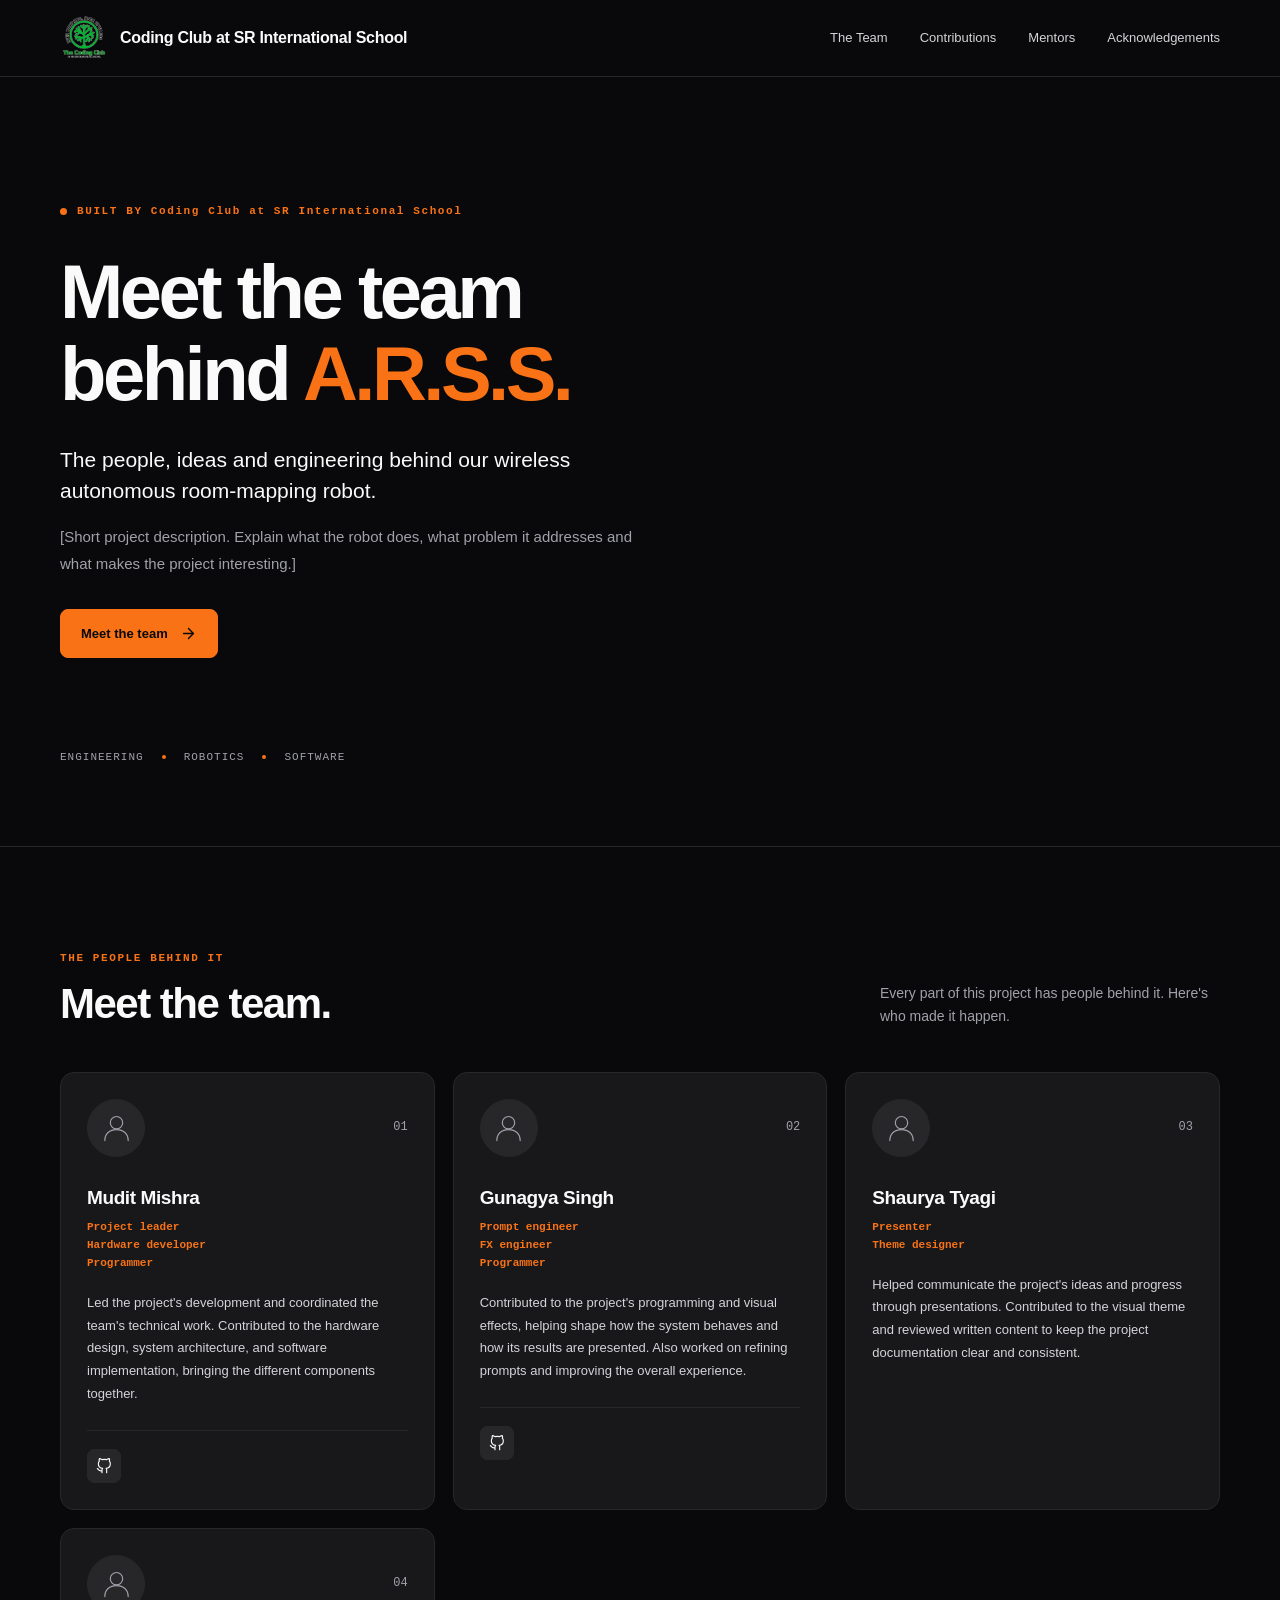
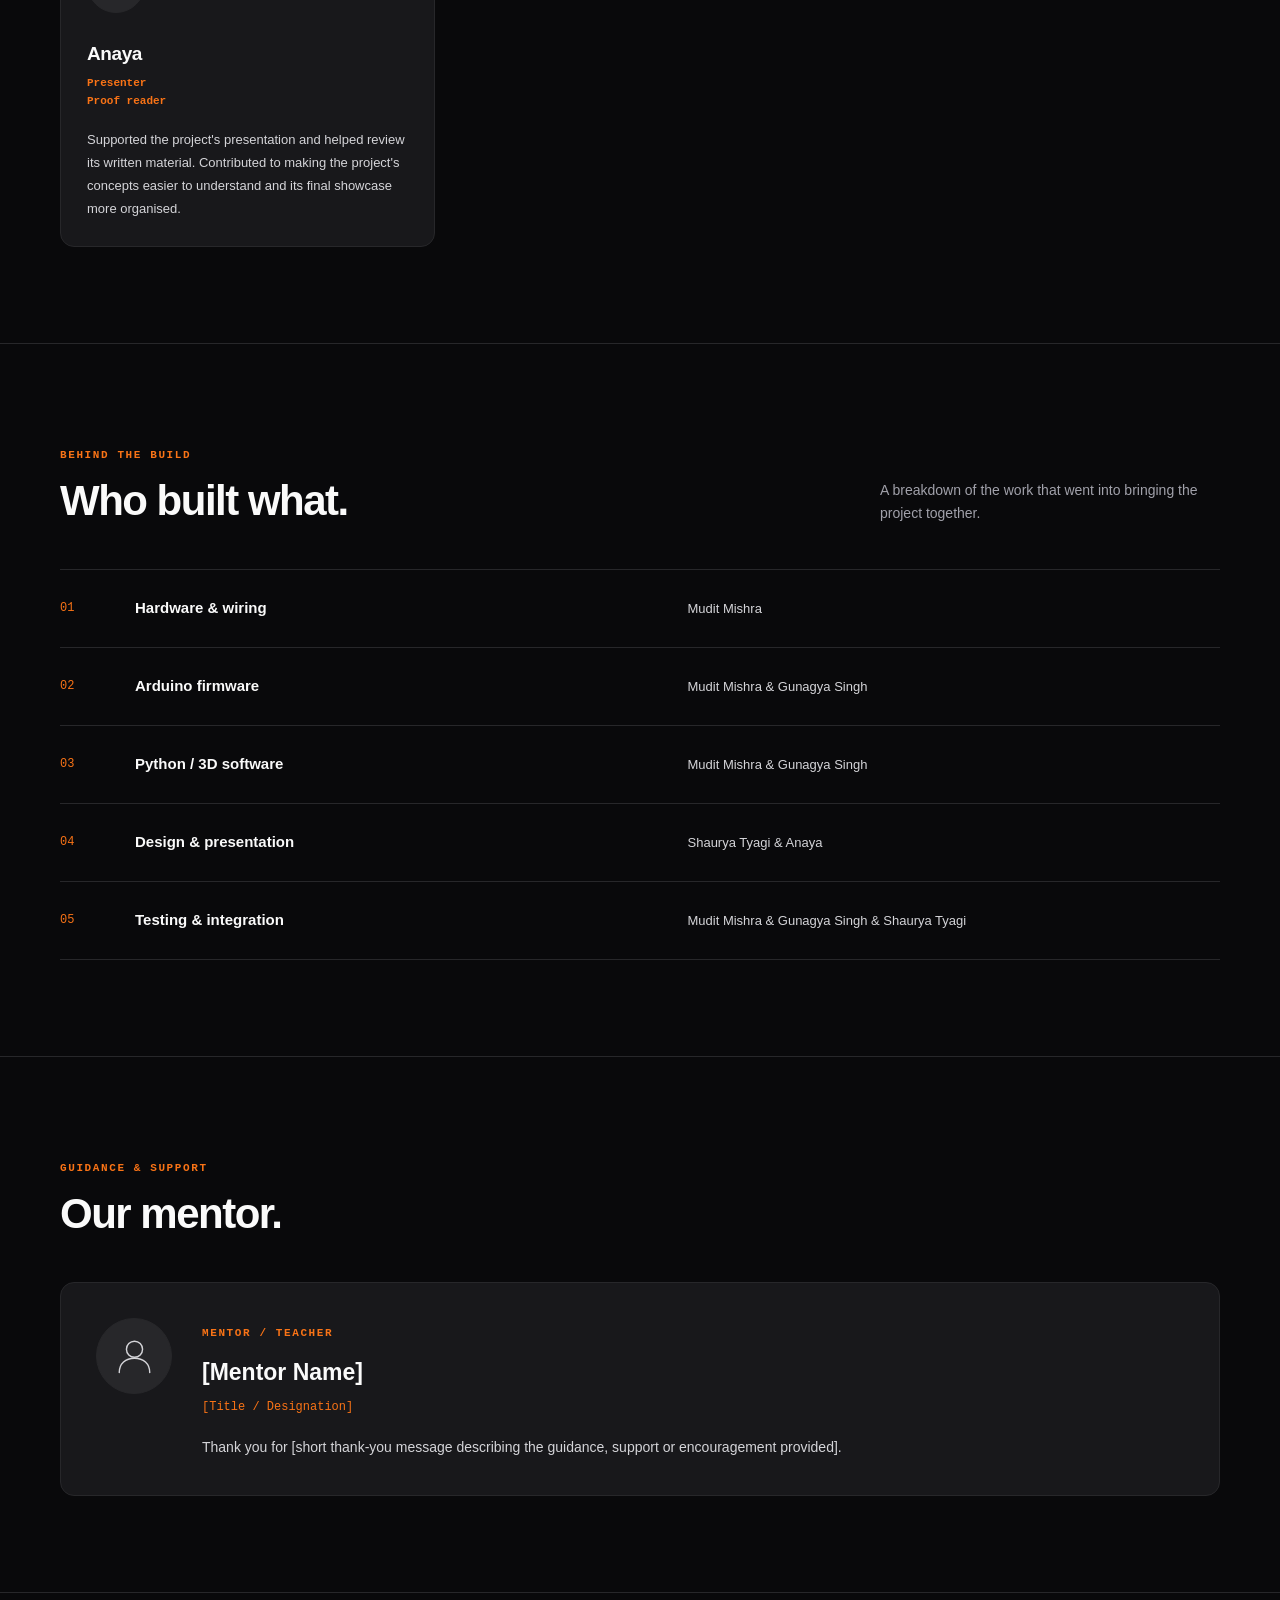
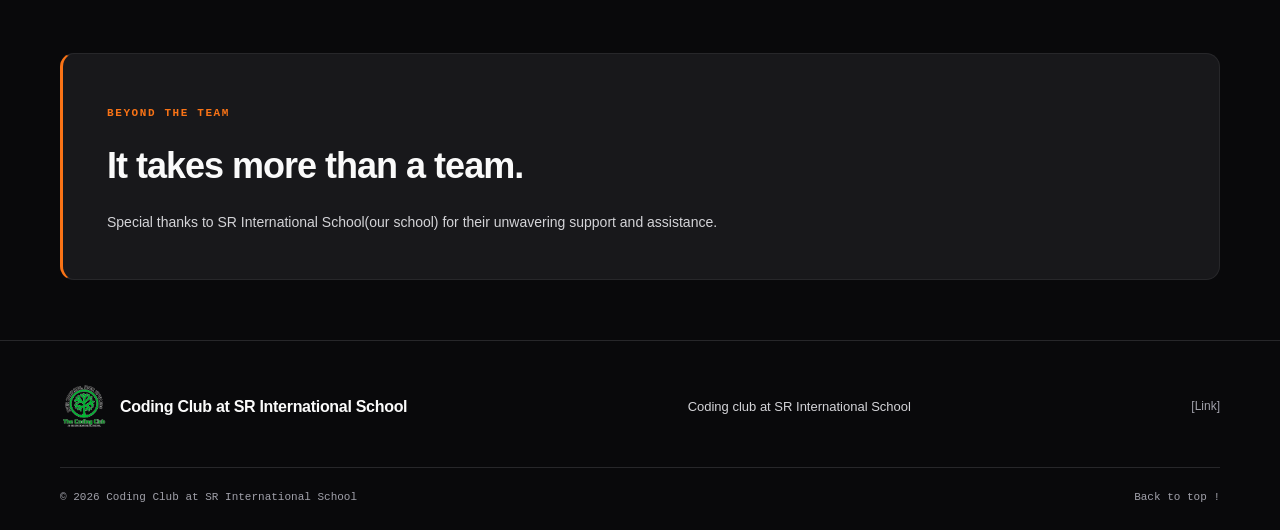
==== src/website/TBR/index.html @ 3c48e834 "final" ====
<!DOCTYPE html>
<html lang="en">
<head>
    <meta charset="UTF-8">
    <meta name="viewport" content="width=device-width, initial-scale=1.0">
    <meta name="theme-color" content="#09090b">

    <title>Meet the Team | [Club Name]</title>
    <meta name="description" content="Meet the team behind [Project Name], a wireless autonomous room-mapping robot built by [Club Name].">

    <link rel="icon" href="assets/arms.png">
    <link rel="stylesheet" href="style.css">
    <script src="script.js" defer></script>
</head>

<body>

    <a class="skip-link" href="#main">Skip to content</a>

    <!-- Header -->
    <header class="header">
        <nav class="navbar container" aria-label="Main navigation">

            <a href="#home" class="brand">
                <img src="assets/arms.png" alt="Coding Club at SR International School logo" class="brand__logo">
                <span>Coding Club at SR International School</span>
            </a>

            <button
                class="nav-toggle"
                type="button"
                aria-label="Open navigation menu"
                aria-expanded="false"
                aria-controls="nav-links"
            >
                <span></span>
                <span></span>
                <span></span>
            </button>

            <div class="nav-links" id="nav-links">
                <a href="#team">The Team</a>
                <a href="#contributions">Contributions</a>
                <a href="#mentors">Mentors</a>
                <a href="#thanks">Acknowledgements</a>
            </div>

        </nav>
    </header>


    <main id="main">

        <!-- Hero -->
        <section class="hero section" id="home">
            <div class="container">

                <div class="hero__content reveal">

                    <span class="eyebrow">
                        <span class="eyebrow__dot"></span>
                        BUILT BY Coding Club at SR International School
                    </span>

                    <h1>
                        Meet the team<br>
                        behind <span>A.R.S.S.</span>
                    </h1>

                    <p class="hero__subtitle">
                        The people, ideas and engineering behind our
                        wireless autonomous room-mapping robot.
                    </p>

                    <p class="hero__description">
                        [Short project description. Explain what the robot
                        does, what problem it addresses and what makes
                        the project interesting.]
                    </p>

                    <a href="#team" class="button">
                        Meet the team
                        <svg viewBox="0 0 24 24" aria-hidden="true">
                            <path d="M5 12h14M12 5l7 7-7 7"/>
                        </svg>
                    </a>

                </div>

                <div class="hero__meta reveal">
                    <span>ENGINEERING</span>
                    <span class="hero__meta-divider"></span>
                    <span>ROBOTICS</span>
                    <span class="hero__meta-divider"></span>
                    <span>SOFTWARE</span>
                </div>

            </div>
        </section>


        <!-- Team -->
        <section class="section team-section" id="team">
            <div class="container">

                <div class="section-heading reveal">
                    <div>
                        <span class="eyebrow">THE PEOPLE BEHIND IT</span>
                        <h2>Meet the team.</h2>
                    </div>

                    <p>
                        Every part of this project has people behind it.
                        Here's who made it happen.
                    </p>
                </div>

                <div class="team-grid">

                    <!--
                        TEAM MEMBER CARD TEMPLATE

                        To add another member:
                        1. Copy one complete member-card article.
                        2. Replace the name, role and bio.
                        3. Update the social links.
                    -->

                    <article class="member-card reveal">
                        <div class="member-card__top">
                            <div class="avatar" aria-hidden="true">
                                <svg viewBox="0 0 48 48">
                                    <circle cx="24" cy="17" r="9"/>
                                    <path d="M7 43c0-10 7-16 17-16s17 6 17 16"/>
                                </svg>
                            </div>
                            <span class="member-card__number">01</span>
                        </div>

                        <h3>Mudit Mishra</h3>
                        <span class="member-card__role">Project leader<br>Hardware developer<br>Programmer</span>

                        <p>
                            Led the project's development and coordinated the team's technical work.
                            Contributed to the hardware design, system architecture, and software
                            implementation, bringing the different components together.
                        </p>

                        <div class="member-card__links">
                            <a href="https://github.com/zalanwastaken/" aria-label="GitHub profile of [Member Name]">
                                <svg viewBox="0 0 24 24" aria-hidden="true">
                                    <path d="M9 19c-5 1.5-5-2.5-7-3m14 6v-3.87a3.37 3.37 0 0 0-.94-2.61c3.14-.35 6.44-1.54 6.44-7A5.44 5.44 0 0 0 20 4.77 5.07 5.07 0 0 0 19.91 1S18.73.65 16 2.48a13.38 13.38 0 0 0-7 0C6.27.65 5.09 1 5.09 1A5.07 5.07 0 0 0 5 4.77a5.44 5.44 0 0 0-1.5 3.78c0 5.42 3.3 6.61 6.44 7A3.37 3.37 0 0 0 9 18.13V22"/>
                                </svg>
                            </a>
                        </div>
                    </article>


                    <article class="member-card reveal">
                        <div class="member-card__top">
                            <div class="avatar" aria-hidden="true">
                                <svg viewBox="0 0 48 48">
                                    <circle cx="24" cy="17" r="9"/>
                                    <path d="M7 43c0-10 7-16 17-16s17 6 17 16"/>
                                </svg>
                            </div>
                            <span class="member-card__number">02</span>
                        </div>

                        <h3>Gunagya Singh</h3>
                        <span class="member-card__role">Prompt engineer<br>FX engineer<br>Programmer</span>

                        <p>
                            Contributed to the project's programming and visual effects, helping
                            shape how the system behaves and how its results are presented.
                            Also worked on refining prompts and improving the overall experience.
                        </p>

                        <div class="member-card__links">
                            <a href="https://github.com/DragonLST" aria-label="GitHub profile of [Member Name]">
                                <svg viewBox="0 0 24 24" aria-hidden="true">
                                    <path d="M9 19c-5 1.5-5-2.5-7-3m14 6v-3.87a3.37 3.37 0 0 0-.94-2.61c3.14-.35 6.44-1.54 6.44-7A5.44 5.44 0 0 0 20 4.77 5.07 5.07 0 0 0 19.91 1S18.73.65 16 2.48a13.38 13.38 0 0 0-7 0C6.27.65 5.09 1 5.09 1A5.07 5.07 0 0 0 5 4.77a5.44 5.44 0 0 0-1.5 3.78c0 5.42 3.3 6.61 6.44 7A3.37 3.37 0 0 0 9 18.13V22"/>
                                </svg>
                            </a>
                        </div>
                    </article>

                    <article class="member-card reveal">
                        <div class="member-card__top">
                            <div class="avatar" aria-hidden="true">
                                <svg viewBox="0 0 48 48">
                                    <circle cx="24" cy="17" r="9"/>
                                    <path d="M7 43c0-10 7-16 17-16s17 6 17 16"/>
                                </svg>
                            </div>
                            <span class="member-card__number">03</span>
                        </div>

                        <h3>Shaurya Tyagi</h3>
                        <span class="member-card__role">Presenter<br>Theme designer</span>

                        <p>
                            Helped communicate the project's ideas and progress through presentations.
                            Contributed to the visual theme and reviewed written content to keep the
                            project documentation clear and consistent.
                        </p>

                    </article>


                    <article class="member-card reveal">
                        <div class="member-card__top">
                            <div class="avatar" aria-hidden="true">
                                <svg viewBox="0 0 48 48">
                                    <circle cx="24" cy="17" r="9"/>
                                    <path d="M7 43c0-10 7-16 17-16s17 6 17 16"/>
                                </svg>
                            </div>
                            <span class="member-card__number">04</span>
                        </div>

                        <h3>Anaya</h3>
                        <span class="member-card__role">Presenter<br>Proof reader</span>

                        <p>
                            Supported the project's presentation and helped review its written
                            material. Contributed to making the project's concepts easier to
                            understand and its final showcase more organised.
                        </p>

                    </article>

                </div>
            </div>
        </section>


        <!-- Contributions -->
        <section class="section contributions-section" id="contributions">
            <div class="container">

                <div class="section-heading reveal">
                    <div>
                        <span class="eyebrow">BEHIND THE BUILD</span>
                        <h2>Who built what.</h2>
                    </div>

                    <p>
                        A breakdown of the work that went into
                        bringing the project together.
                    </p>
                </div>

                <div class="credits-list reveal">

                    <div class="credit-row">
                        <span class="credit-number">01</span>
                        <h3>Hardware &amp; wiring</h3>
                        <p>Mudit Mishra</p>
                    </div>

                    <div class="credit-row">
                        <span class="credit-number">02</span>
                        <h3>Arduino firmware</h3>
                        <p>Mudit Mishra & Gunagya Singh</p>
                    </div>

                    <div class="credit-row">
                        <span class="credit-number">03</span>
                        <h3>Python / 3D software</h3>
                        <p>Mudit Mishra & Gunagya Singh</p>
                    </div>

                    <div class="credit-row">
                        <span class="credit-number">04</span>
                        <h3>Design &amp; presentation</h3>
                        <p>Shaurya Tyagi & Anaya</p>
                    </div>

                    <div class="credit-row">
                        <span class="credit-number">05</span>
                        <h3>Testing &amp; integration</h3>
                        <p>Mudit Mishra & Gunagya Singh & Shaurya Tyagi</p>
                    </div>

                </div>

            </div>
        </section>


        <!-- Mentor -->
        <section class="section mentor-section" id="mentors">
            <div class="container">

                <div class="section-heading reveal">
                    <div>
                        <span class="eyebrow">GUIDANCE &amp; SUPPORT</span>
                        <h2>Our mentor.</h2>
                    </div>
                </div>

                <article class="mentor-card reveal">

                    <div class="mentor-card__icon" aria-hidden="true">
                        <svg viewBox="0 0 48 48">
                            <circle cx="24" cy="17" r="9"/>
                            <path d="M7 43c0-10 7-16 17-16s17 6 17 16"/>
                        </svg>
                    </div>

                    <div class="mentor-card__content">
                        <span class="eyebrow">MENTOR / TEACHER</span>
                        <h3>[Mentor Name]</h3>
                        <span class="mentor-card__title">[Title / Designation]</span>

                        <p>
                            Thank you for [short thank-you message describing
                            the guidance, support or encouragement provided].
                        </p>
                    </div>

                </article>

            </div>
        </section>


        <!-- Special Thanks -->
        <section class="section thanks-section" id="thanks">
            <div class="container">

                <div class="thanks-card reveal">
                    <span class="eyebrow">BEYOND THE TEAM</span>
                    <h2>It takes more than a team.</h2>

                    <p>
                        Special thanks to SR International School(our school)
                        for their unwavering support and assistance.
                    </p>
                </div>

            </div>
        </section>

    </main>


    <!-- Footer -->
    <footer class="footer" id="contact">
        <div class="container">

            <div class="footer__main">

                <a href="#home" class="brand footer__brand">
                    <img
                        src="assets/arms.png"
                        alt="Coding Club at SR International School logo"
                        class="brand__logo"
                    >
                    <span>Coding Club at SR International School</span>
                </a>

                <p class="footer__school">
                    Coding club at SR International School
                </p>

                <div class="footer__links">
                    <a href="./index.html">[Link]</a>
                </div>

            </div>

            <div class="footer__bottom">
                <span>© 2026 Coding Club at SR International School</span>
                <a href="#home">Back to top !</a>
            </div>

        </div>
    </footer>

</body>
</html>
---- src/website/TBR/style.css ----
/* =========================================
   VARIABLES & RESET
========================================= */

:root {
    --bg: #09090b;
    --card: #18181b;
    --card-2: #27272a;
    --accent: #f97316;

    --text: #fafafa;
    --text-muted: #d4d4d8;
    --text-subtle: #a1a1aa;

    --border: #27272a;

    --container: 1160px;

    --space-1: 8px;
    --space-2: 16px;
    --space-3: 24px;
    --space-4: 32px;
    --space-5: 48px;
    --space-6: 64px;
    --space-7: 96px;

    --radius: 14px;
    --transition: 200ms ease;
}

* {
    box-sizing: border-box;
    margin: 0;
    padding: 0;
}

html {
    scroll-behavior: smooth;
    scroll-padding-top: 90px;
}

body {
    background: var(--bg);
    color: var(--text);
    font-family:
        -apple-system,
        BlinkMacSystemFont,
        "Segoe UI",
        sans-serif;
    line-height: 1.65;
    -webkit-font-smoothing: antialiased;
}

a {
    color: inherit;
    text-decoration: none;
}

button {
    font: inherit;
}

img {
    max-width: 100%;
    display: block;
}

.container {
    width: min(var(--container), calc(100% - 48px));
    margin-inline: auto;
}

.section {
    padding-block: var(--space-7);
}


/* =========================================
   ACCESSIBILITY
========================================= */

.skip-link {
    position: absolute;
    top: -100px;
    left: 16px;
    z-index: 1000;
    padding: 12px 18px;
    background: var(--accent);
    color: var(--bg);
    border-radius: 8px;
    font-weight: 700;
}

.skip-link:focus {
    top: 12px;
}

:focus-visible {
    outline: 2px solid var(--accent);
    outline-offset: 4px;
}


/* =========================================
   HEADER & NAVIGATION
========================================= */

.header {
    position: sticky;
    top: 0;
    z-index: 100;
    background: var(--bg);
    border-bottom: 1px solid var(--border);
}

.navbar {
    min-height: 76px;
    display: flex;
    align-items: center;
    justify-content: space-between;
}

.brand {
    display: inline-flex;
    align-items: center;
    gap: 12px;
    font-weight: 700;
    font-size: 16px;
    letter-spacing: -0.3px;
}

.brand__logo {
    width: 48px;
    height: 48px;
    object-fit: contain;
}

.nav-links {
    display: flex;
    align-items: center;
    gap: 32px;
}

.nav-links a {
    color: var(--text-muted);
    font-size: 13px;
    font-weight: 500;
    transition: color var(--transition);
}

.nav-links a:hover {
    color: var(--accent);
}

.nav-toggle {
    display: none;
    width: 42px;
    height: 42px;
    border: 1px solid var(--border);
    border-radius: 8px;
    background: var(--card);
    cursor: pointer;
    align-items: center;
    justify-content: center;
    flex-direction: column;
    gap: 5px;
}

.nav-toggle span {
    width: 17px;
    height: 2px;
    background: var(--text);
    border-radius: 2px;
}


/* =========================================
   TYPOGRAPHY & SHARED ELEMENTS
========================================= */

.eyebrow {
    display: inline-flex;
    align-items: center;
    gap: 10px;
    color: var(--accent);
    font-family: monospace;
    font-size: 11px;
    font-weight: 700;
    letter-spacing: 1.6px;
}

.eyebrow__dot {
    width: 7px;
    height: 7px;
    border-radius: 50%;
    background: var(--accent);
}

.section-heading {
    display: flex;
    align-items: end;
    justify-content: space-between;
    gap: 40px;
    margin-bottom: 44px;
}

.section-heading h2 {
    margin-top: 10px;
    font-size: clamp(30px, 4vw, 42px);
    line-height: 1.15;
    letter-spacing: -1.5px;
}

.section-heading > p {
    max-width: 340px;
    color: var(--text-subtle);
    font-size: 14px;
}


/* =========================================
   HERO
========================================= */

.hero {
    padding-top: 120px;
    padding-bottom: 80px;
    border-bottom: 1px solid var(--border);
}

.hero__content {
    max-width: 780px;
}

.hero h1 {
    margin-top: 28px;
    font-size: clamp(42px, 7vw, 76px);
    font-weight: 750;
    line-height: 1.08;
    letter-spacing: -3.5px;
}

.hero h1 span {
    color: var(--accent);
}

.hero__subtitle {
    margin-top: 28px;
    max-width: 600px;
    color: var(--text);
    font-size: clamp(17px, 2vw, 21px);
    line-height: 1.5;
}

.hero__description {
    margin-top: 16px;
    max-width: 580px;
    color: var(--text-subtle);
    font-size: 15px;
    line-height: 1.8;
}

.button {
    display: inline-flex;
    align-items: center;
    gap: 12px;
    margin-top: 32px;
    padding: 13px 20px;
    background: var(--accent);
    color: var(--bg);
    border: 1px solid var(--accent);
    border-radius: 8px;
    font-size: 13px;
    font-weight: 700;
    transition:
        background var(--transition),
        color var(--transition),
        transform var(--transition);
}

.button:hover {
    background: transparent;
    color: var(--accent);
    transform: translateY(-2px);
}

.button svg {
    width: 17px;
    height: 17px;
    fill: none;
    stroke: currentColor;
    stroke-width: 2;
    stroke-linecap: round;
    stroke-linejoin: round;
}

.hero__meta {
    display: flex;
    align-items: center;
    gap: 18px;
    margin-top: 90px;
    color: var(--text-subtle);
    font-family: monospace;
    font-size: 11px;
    letter-spacing: 1px;
}

.hero__meta-divider {
    width: 4px;
    height: 4px;
    border-radius: 50%;
    background: var(--accent);
}


/* =========================================
   TEAM GRID
========================================= */

.team-section {
    border-bottom: 1px solid var(--border);
}

.team-grid {
    display: grid;
    grid-template-columns: repeat(3, minmax(0, 1fr));
    gap: 18px;
}

.member-card {
    min-width: 0;
    padding: 26px;
    background: var(--card);
    border: 1px solid var(--border);
    border-radius: var(--radius);
    transition:
        transform var(--transition),
        border-color var(--transition),
        background var(--transition);
}

.member-card:hover {
    transform: translateY(-4px);
    background: var(--card-2);
    border-color: var(--accent);
}

.member-card__top {
    display: flex;
    align-items: center;
    justify-content: space-between;
    margin-bottom: 25px;
}

.avatar {
    width: 58px;
    height: 58px;
    display: grid;
    place-items: center;
    border-radius: 50%;
    background: var(--card-2);
    border: 1px solid var(--border);
}

.avatar svg {
    width: 33px;
    height: 33px;
    fill: none;
    stroke: var(--text-subtle);
    stroke-width: 1.7;
    stroke-linecap: round;
}

.member-card__number {
    color: var(--text-subtle);
    font-family: monospace;
    font-size: 12px;
}

.member-card h3 {
    font-size: 19px;
    letter-spacing: -0.4px;
}

.member-card__role {
    display: inline-block;
    margin-top: 5px;
    color: var(--accent);
    font-family: monospace;
    font-size: 11px;
    font-weight: 600;
}

.member-card > p {
    min-height: 75px;
    margin-top: 17px;
    color: var(--text-muted);
    font-size: 13px;
    line-height: 1.75;
}

.member-card__links {
    display: flex;
    align-items: center;
    gap: 10px;
    margin-top: 24px;
    padding-top: 18px;
    border-top: 1px solid var(--border);
}

.member-card__links a {
    width: 34px;
    height: 34px;
    display: grid;
    place-items: center;
    background: var(--card-2);
    border: 1px solid var(--border);
    border-radius: 7px;
    transition:
        color var(--transition),
        border-color var(--transition);
}

.member-card__links a:hover {
    color: var(--accent);
    border-color: var(--accent);
}

.member-card__links svg {
    width: 16px;
    height: 16px;
    fill: none;
    stroke: currentColor;
    stroke-width: 1.7;
    stroke-linecap: round;
    stroke-linejoin: round;
}


/* =========================================
   CONTRIBUTIONS
========================================= */

.contributions-section {
    border-bottom: 1px solid var(--border);
}

.credits-list {
    border-top: 1px solid var(--border);
}

.credit-row {
    display: grid;
    grid-template-columns: 55px 1fr 1fr;
    align-items: center;
    gap: 20px;
    min-height: 78px;
    padding-block: 16px;
    border-bottom: 1px solid var(--border);
    transition: padding var(--transition);
}

.credit-row:hover {
    padding-left: 10px;
}

.credit-number {
    color: var(--accent);
    font-family: monospace;
    font-size: 12px;
}

.credit-row h3 {
    font-size: 15px;
    font-weight: 600;
}

.credit-row p {
    color: var(--text-muted);
    font-size: 13px;
}


/* =========================================
   MENTOR
========================================= */

.mentor-section {
    border-bottom: 1px solid var(--border);
}

.mentor-card {
    display: flex;
    align-items: flex-start;
    gap: 30px;
    padding: 35px;
    background: var(--card);
    border: 1px solid var(--border);
    border-radius: var(--radius);
}

.mentor-card__icon {
    flex-shrink: 0;
    width: 76px;
    height: 76px;
    display: grid;
    place-items: center;
    background: var(--card-2);
    border: 1px solid var(--border);
    border-radius: 50%;
}

.mentor-card__icon svg {
    width: 43px;
    height: 43px;
    fill: none;
    stroke: var(--text-muted);
    stroke-width: 1.6;
    stroke-linecap: round;
}

.mentor-card__content h3 {
    margin-top: 10px;
    font-size: 23px;
}

.mentor-card__title {
    display: inline-block;
    margin-top: 4px;
    color: var(--accent);
    font-family: monospace;
    font-size: 12px;
}

.mentor-card__content p {
    max-width: 650px;
    margin-top: 16px;
    color: var(--text-muted);
    font-size: 14px;
    line-height: 1.8;
}


/* =========================================
   SPECIAL THANKS
========================================= */

.thanks-section {
    padding-block: 60px;
}

.thanks-card {
    padding: 44px;
    background: var(--card);
    border: 1px solid var(--border);
    border-left: 3px solid var(--accent);
    border-radius: var(--radius);
}

.thanks-card h2 {
    margin-top: 12px;
    font-size: clamp(26px, 4vw, 36px);
    letter-spacing: -1px;
}

.thanks-card p {
    max-width: 650px;
    margin-top: 14px;
    color: var(--text-muted);
    font-size: 14px;
    line-height: 1.8;
}


/* =========================================
   FOOTER
========================================= */

.footer {
    padding-top: 42px;
    padding-bottom: 24px;
    border-top: 1px solid var(--border);
}

.footer__main {
    display: flex;
    align-items: center;
    justify-content: space-between;
    gap: 24px;
    padding-bottom: 36px;
}

.footer__school {
    color: var(--text-muted);
    font-size: 13px;
}

.footer__links {
    display: flex;
    align-items: center;
    gap: 22px;
}

.footer__links a {
    color: var(--text-subtle);
    font-size: 12px;
    transition: color var(--transition);
}

.footer__links a:hover {
    color: var(--accent);
}

.footer__bottom {
    display: flex;
    align-items: center;
    justify-content: space-between;
    padding-top: 20px;
    border-top: 1px solid var(--border);
    color: var(--text-subtle);
    font-family: monospace;
    font-size: 11px;
}

.footer__bottom a {
    transition: color var(--transition);
}

.footer__bottom a:hover {
    color: var(--accent);
}


/* =========================================
   SCROLL REVEAL
========================================= */

.js .reveal {
    opacity: 0;
    transform: translateY(16px);
    transition:
        opacity 500ms ease,
        transform 500ms ease;
}

.js .reveal.is-visible {
    opacity: 1;
    transform: translateY(0);
}


/* =========================================
   RESPONSIVE: TABLETS
========================================= */

@media (max-width: 900px) {

    .team-grid {
        grid-template-columns: repeat(2, minmax(0, 1fr));
    }

    .section-heading {
        align-items: flex-start;
        flex-direction: column;
        gap: 14px;
    }

    .section-heading > p {
        max-width: 500px;
    }

    .footer__main {
        flex-wrap: wrap;
    }

}


/* =========================================
   RESPONSIVE: MOBILE
========================================= */

@media (max-width: 600px) {

    .container {
        width: calc(100% - 36px);
    }

    .section {
        padding-block: 65px;
    }

    .navbar {
        min-height: 68px;
    }

    .brand {
        font-size: 14px;
    }

    .brand__logo {
        width: 48px;
        height: 48px;
        object-fit: contain;
    }

    .nav-toggle {
        display: flex;
    }

    .nav-links {
        position: absolute;
        top: 68px;
        left: 0;
        right: 0;
        display: none;
        flex-direction: column;
        align-items: stretch;
        gap: 0;
        padding: 10px 18px 18px;
        background: var(--bg);
        border-bottom: 1px solid var(--border);
    }

    .nav-links.is-open {
        display: flex;
    }

    .nav-links a {
        padding: 13px 4px;
        border-bottom: 1px solid var(--border);
    }

    .nav-links a:last-child {
        border-bottom: none;
    }

    .hero {
        padding-top: 85px;
        padding-bottom: 55px;
    }

    .hero h1 {
        font-size: clamp(39px, 10vw, 56px);
        letter-spacing: -2px;
    }

    .hero__meta {
        margin-top: 60px;
        gap: 10px;
        font-size: 9px;
    }

    .section-heading h2 {
        font-size: 32px;
    }

    .team-grid {
        grid-template-columns: 1fr;
        gap: 14px;
    }

    .member-card {
        padding: 22px;
    }

    .member-card > p {
        min-height: 0;
    }

    .credit-row {
        grid-template-columns: 30px 1fr;
        gap: 8px 14px;
        padding-block: 18px;
    }

    .credit-row p {
        grid-column: 2;
    }

    .mentor-card {
        flex-direction: column;
        padding: 25px;
        gap: 20px;
    }

    .thanks-card {
        padding: 28px;
    }

    .footer__main {
        align-items: flex-start;
        flex-direction: column;
        gap: 18px;
    }

    .footer__links {
        flex-wrap: wrap;
        gap: 16px;
    }

    .footer__bottom {
        gap: 15px;
        font-size: 10px;
    }

}


/* =========================================
   REDUCED MOTION
========================================= */

@media (prefers-reduced-motion: reduce) {

    *,
    *::before,
    *::after {
        scroll-behavior: auto !important;
        transition-duration: 0.01ms !important;
        animation-duration: 0.01ms !important;
        animation-iteration-count: 1 !important;
    }

    .js .reveal {
        opacity: 1;
        transform: none;
    }

}
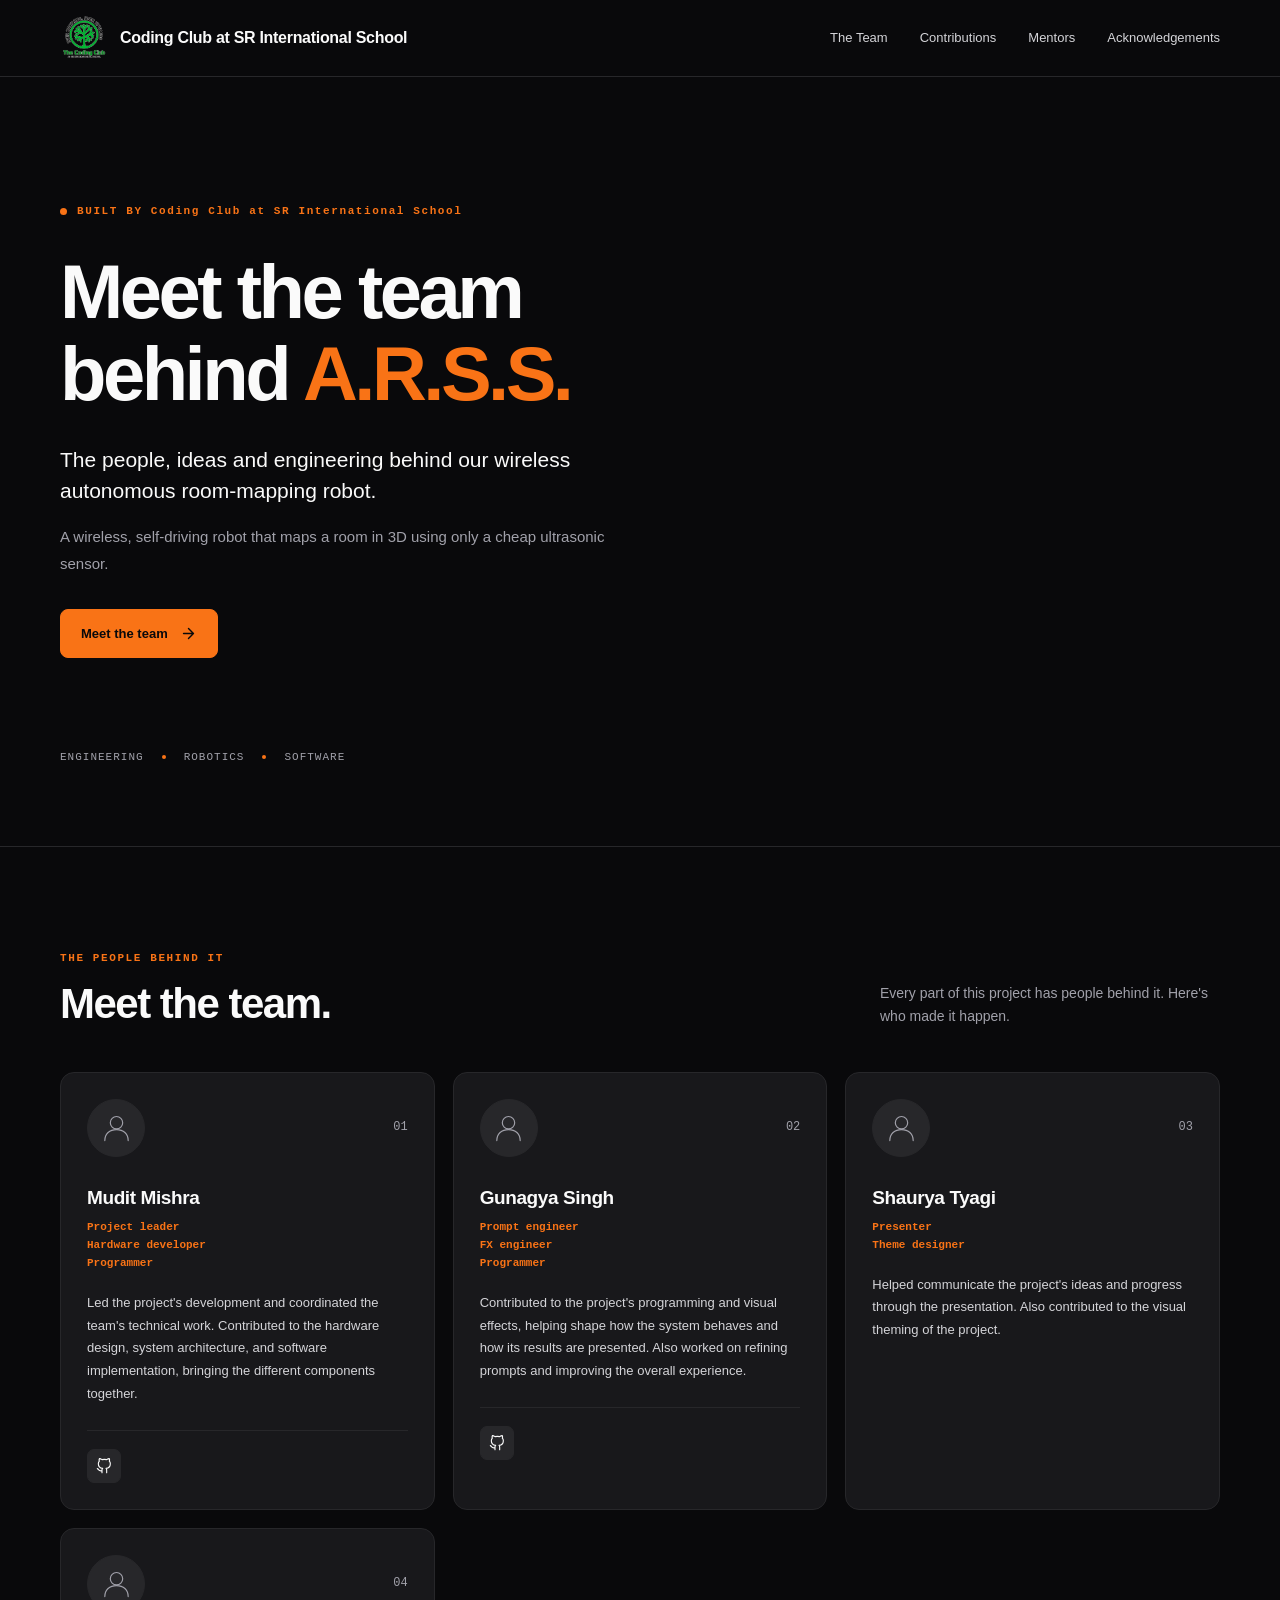
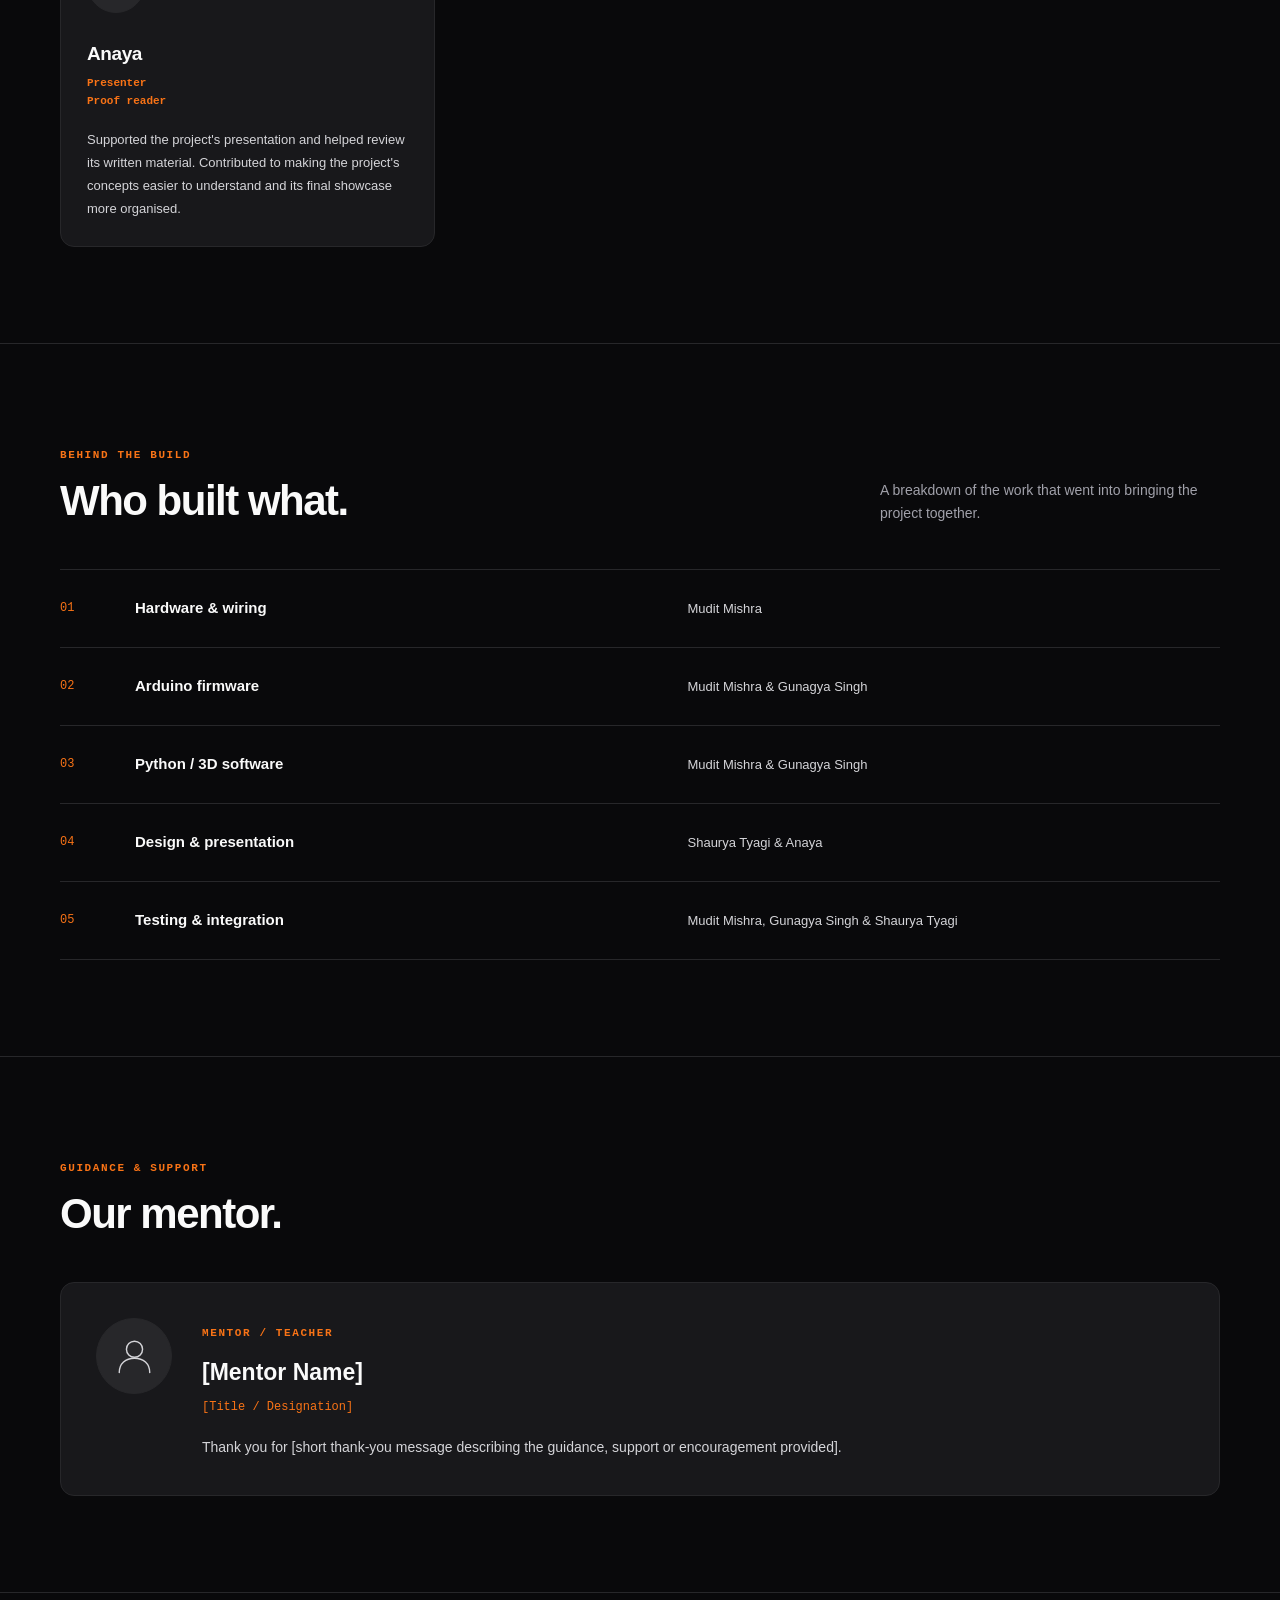
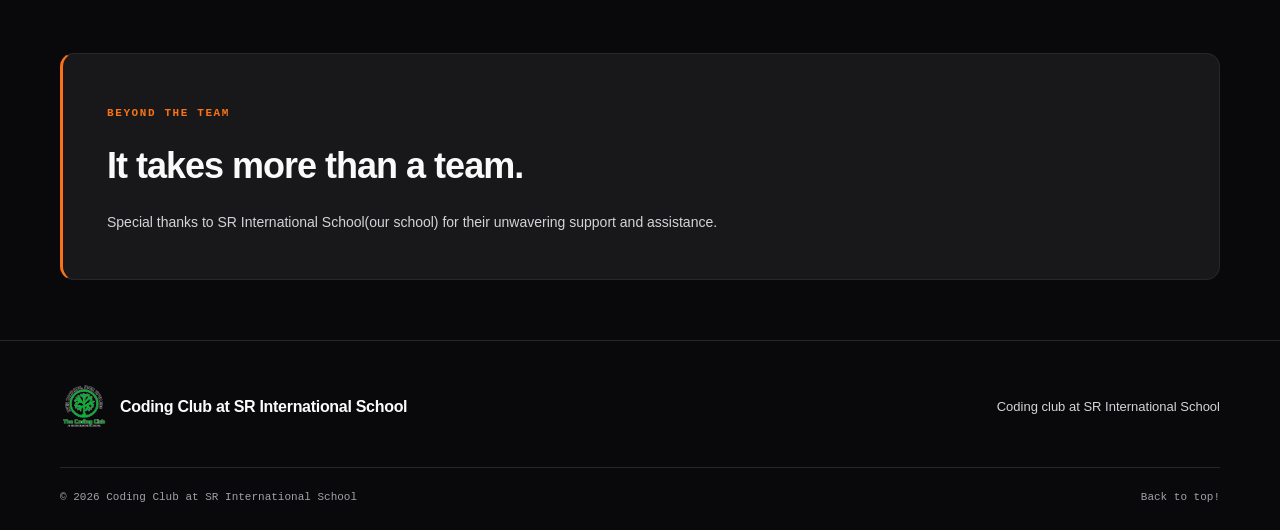
==== commit 828177c6: "fixes" ====
--- a/src/website/TBR/index.html
+++ b/src/website/TBR/index.html
@@ -6,7 +6,7 @@
     <meta name="viewport" content="width=device-width, initial-scale=1.0">
     <meta name="theme-color" content="#09090b">
 
-    <title>Meet the Team | [Club Name]</title>
+    <title>Meet the Team | Coding Club at SR International School</title>
     <meta name="description" content="Meet the team behind [Project Name], a wireless autonomous room-mapping robot built by [Club Name].">
 
     <link rel="icon" href="assets/arms.png">
@@ -74,9 +74,7 @@
                     </p>
 
                     <p class="hero__description">
-                        [Short project description. Explain what the robot
-                        does, what problem it addresses and what makes
-                        the project interesting.]
+                        A wireless, self-driving robot that maps a room in 3D using only a cheap ultrasonic sensor.
                     </p>
 
                     <a href="#team" class="button">
@@ -201,9 +199,8 @@
                         <span class="member-card__role">Presenter<br>Theme designer</span>
 
                         <p>
-                            Helped communicate the project's ideas and progress through presentations.
-                            Contributed to the visual theme and reviewed written content to keep the
-                            project documentation clear and consistent.
+                            Helped communicate the project's ideas and progress through the presentation.
+                            Also contributed to the visual theming of the project.
                         </p>
 
                     </article>
@@ -281,7 +278,7 @@
                     <div class="credit-row">
                         <span class="credit-number">05</span>
                         <h3>Testing &amp; integration</h3>
-                        <p>Mudit Mishra & Gunagya Singh & Shaurya Tyagi</p>
+                        <p>Mudit Mishra, Gunagya Singh & Shaurya Tyagi</p>
                     </div>
 
                 </div>
@@ -366,15 +363,12 @@
                     Coding club at SR International School
                 </p>
 
-                <div class="footer__links">
-                    <a href="./index.html">[Link]</a>
-                </div>
 
             </div>
 
             <div class="footer__bottom">
-                <span>© 2026 Coding Club at SR International School</span>
-                <a href="#home">Back to top !</a>
+                <a href="./assets/proj_licence.txt">© 2026 Coding Club at SR International School</a>
+                <a href="#home">Back to top!</a>
             </div>
 
         </div>
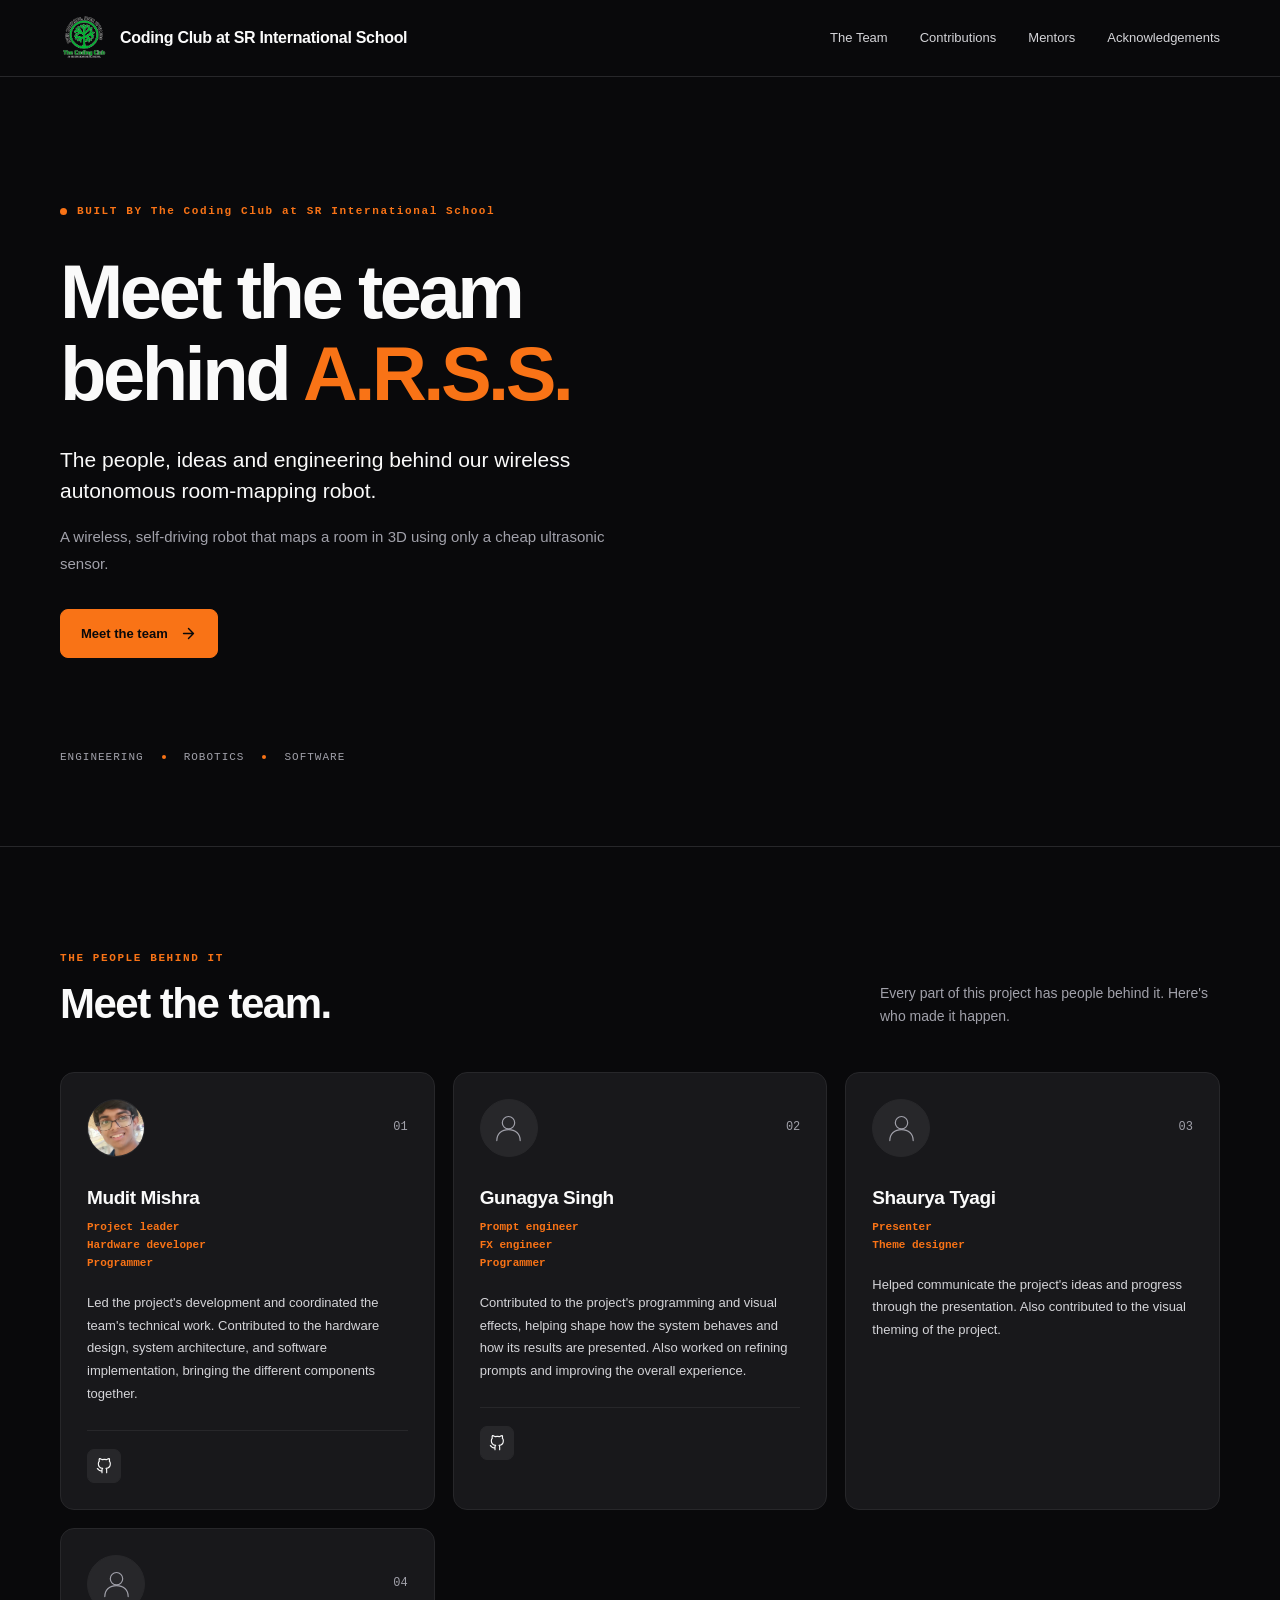
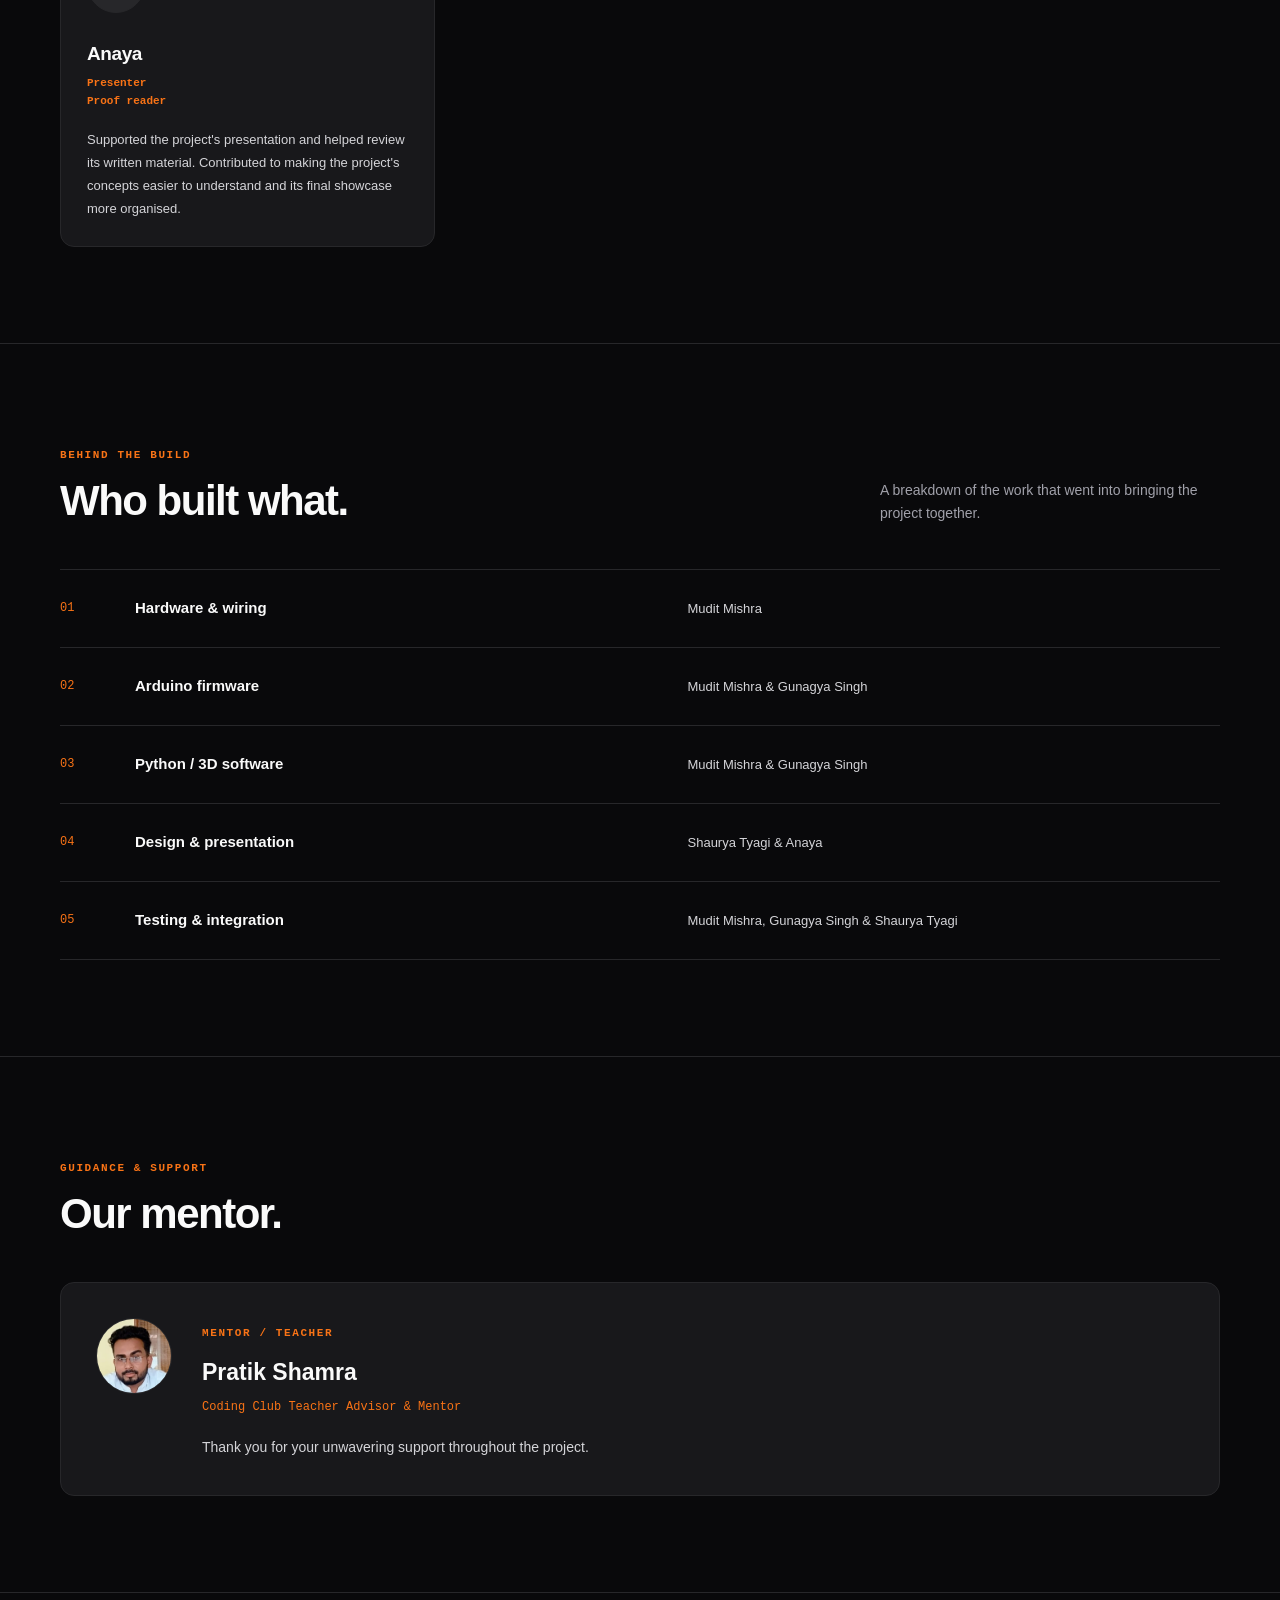
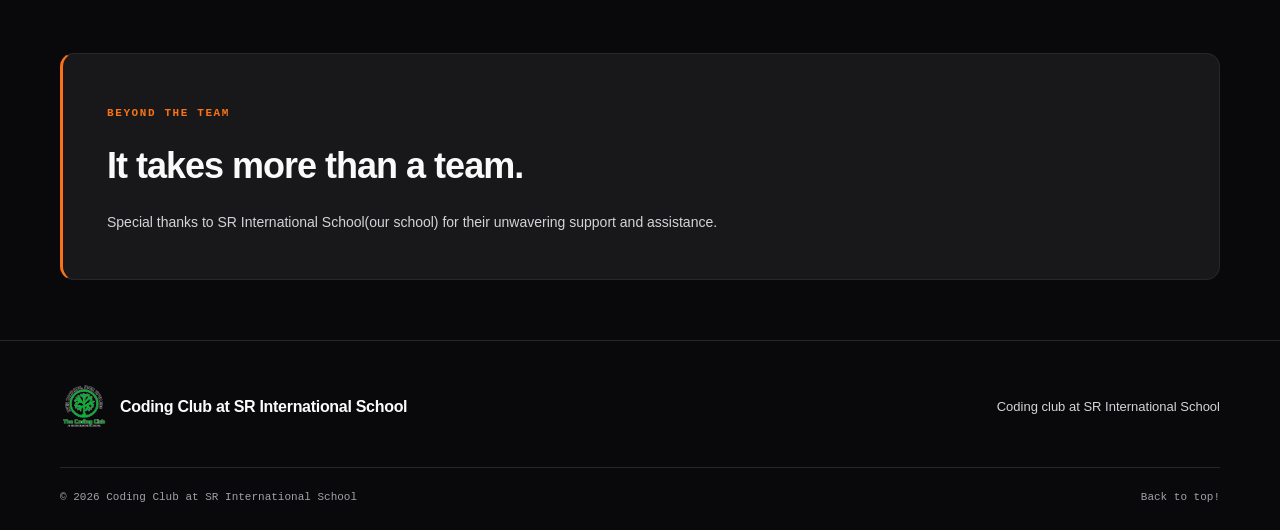
==== commit cab39055: "add some photos" ====
--- a/src/website/TBR/index.html
+++ b/src/website/TBR/index.html
@@ -7,7 +7,7 @@
     <meta name="theme-color" content="#09090b">
 
     <title>Meet the Team | Coding Club at SR International School</title>
-    <meta name="description" content="Meet the team behind [Project Name], a wireless autonomous room-mapping robot built by [Club Name].">
+    <meta name="description" content="Meet the team behind A.R.S.S., a wireless autonomous room-mapping robot built by Coding Club at SR International School.">
 
     <link rel="icon" href="assets/arms.png">
     <link rel="stylesheet" href="style.css">
@@ -49,7 +49,6 @@
         </nav>
     </header>
 
-
     <main id="main">
 
         <!-- Hero -->
@@ -60,7 +59,7 @@
 
                     <span class="eyebrow">
                         <span class="eyebrow__dot"></span>
-                        BUILT BY Coding Club at SR International School
+                        BUILT BY The Coding Club at SR International School
                     </span>
 
                     <h1>
@@ -117,13 +116,40 @@
                 <div class="team-grid">
 
                     <!--
-                        TEAM MEMBER CARD TEMPLATE
-
-                        To add another member:
-                        1. Copy one complete member-card article.
-                        2. Replace the name, role and bio.
-                        3. Update the social links.
+                        ? TEAM MEMBER CARD TEMPLATE
+
+                        * To add another member: *
+                        * 1. Copy one complete member-card article.
+                        * 2. Replace the name, role and bio.
+                        * 3. Update the social links.
                     -->
+
+                    <article class="member-card reveal">
+                        <div class="member-card__top">
+                            <div class="avatar" aria-hidden="true">
+                                <img src="./assets/mudit.png">
+                            </div>
+                            <span class="member-card__number">01</span>
+                        </div>
+
+                        <h3>Mudit Mishra</h3>
+                        <span class="member-card__role">Project leader<br>Hardware developer<br>Programmer</span>
+
+                        <p>
+                            Led the project's development and coordinated the team's technical work.
+                            Contributed to the hardware design, system architecture, and software
+                            implementation, bringing the different components together.
+                        </p>
+
+                        <div class="member-card__links">
+                            <a href="https://github.com/zalanwastaken/" aria-label="GitHub profile of [Member Name]">
+                                <svg viewBox="0 0 24 24" aria-hidden="true">
+                                    <path d="M9 19c-5 1.5-5-2.5-7-3m14 6v-3.87a3.37 3.37 0 0 0-.94-2.61c3.14-.35 6.44-1.54 6.44-7A5.44 5.44 0 0 0 20 4.77 5.07 5.07 0 0 0 19.91 1S18.73.65 16 2.48a13.38 13.38 0 0 0-7 0C6.27.65 5.09 1 5.09 1A5.07 5.07 0 0 0 5 4.77a5.44 5.44 0 0 0-1.5 3.78c0 5.42 3.3 6.61 6.44 7A3.37 3.37 0 0 0 9 18.13V22"/>
+                                </svg>
+                            </a>
+                        </div>
+                    </article>
+
 
                     <article class="member-card reveal">
                         <div class="member-card__top">
@@ -133,27 +159,26 @@
                                     <path d="M7 43c0-10 7-16 17-16s17 6 17 16"/>
                                 </svg>
                             </div>
-                            <span class="member-card__number">01</span>
-                        </div>
-
-                        <h3>Mudit Mishra</h3>
-                        <span class="member-card__role">Project leader<br>Hardware developer<br>Programmer</span>
-
-                        <p>
-                            Led the project's development and coordinated the team's technical work.
-                            Contributed to the hardware design, system architecture, and software
-                            implementation, bringing the different components together.
+                            <span class="member-card__number">02</span>
+                        </div>
+
+                        <h3>Gunagya Singh</h3>
+                        <span class="member-card__role">Prompt engineer<br>FX engineer<br>Programmer</span>
+
+                        <p>
+                            Contributed to the project's programming and visual effects, helping
+                            shape how the system behaves and how its results are presented.
+                            Also worked on refining prompts and improving the overall experience.
                         </p>
 
                         <div class="member-card__links">
-                            <a href="https://github.com/zalanwastaken/" aria-label="GitHub profile of [Member Name]">
+                            <a href="https://github.com/DragonLST" aria-label="GitHub profile of [Member Name]">
                                 <svg viewBox="0 0 24 24" aria-hidden="true">
                                     <path d="M9 19c-5 1.5-5-2.5-7-3m14 6v-3.87a3.37 3.37 0 0 0-.94-2.61c3.14-.35 6.44-1.54 6.44-7A5.44 5.44 0 0 0 20 4.77 5.07 5.07 0 0 0 19.91 1S18.73.65 16 2.48a13.38 13.38 0 0 0-7 0C6.27.65 5.09 1 5.09 1A5.07 5.07 0 0 0 5 4.77a5.44 5.44 0 0 0-1.5 3.78c0 5.42 3.3 6.61 6.44 7A3.37 3.37 0 0 0 9 18.13V22"/>
                                 </svg>
                             </a>
                         </div>
                     </article>
-
 
                     <article class="member-card reveal">
                         <div class="member-card__top">
@@ -163,26 +188,19 @@
                                     <path d="M7 43c0-10 7-16 17-16s17 6 17 16"/>
                                 </svg>
                             </div>
-                            <span class="member-card__number">02</span>
-                        </div>
-
-                        <h3>Gunagya Singh</h3>
-                        <span class="member-card__role">Prompt engineer<br>FX engineer<br>Programmer</span>
-
-                        <p>
-                            Contributed to the project's programming and visual effects, helping
-                            shape how the system behaves and how its results are presented.
-                            Also worked on refining prompts and improving the overall experience.
-                        </p>
-
-                        <div class="member-card__links">
-                            <a href="https://github.com/DragonLST" aria-label="GitHub profile of [Member Name]">
-                                <svg viewBox="0 0 24 24" aria-hidden="true">
-                                    <path d="M9 19c-5 1.5-5-2.5-7-3m14 6v-3.87a3.37 3.37 0 0 0-.94-2.61c3.14-.35 6.44-1.54 6.44-7A5.44 5.44 0 0 0 20 4.77 5.07 5.07 0 0 0 19.91 1S18.73.65 16 2.48a13.38 13.38 0 0 0-7 0C6.27.65 5.09 1 5.09 1A5.07 5.07 0 0 0 5 4.77a5.44 5.44 0 0 0-1.5 3.78c0 5.42 3.3 6.61 6.44 7A3.37 3.37 0 0 0 9 18.13V22"/>
-                                </svg>
-                            </a>
-                        </div>
+                            <span class="member-card__number">03</span>
+                        </div>
+
+                        <h3>Shaurya Tyagi</h3>
+                        <span class="member-card__role">Presenter<br>Theme designer</span>
+
+                        <p>
+                            Helped communicate the project's ideas and progress through the presentation.
+                            Also contributed to the visual theming of the project.
+                        </p>
+
                     </article>
+
 
                     <article class="member-card reveal">
                         <div class="member-card__top">
@@ -192,28 +210,6 @@
                                     <path d="M7 43c0-10 7-16 17-16s17 6 17 16"/>
                                 </svg>
                             </div>
-                            <span class="member-card__number">03</span>
-                        </div>
-
-                        <h3>Shaurya Tyagi</h3>
-                        <span class="member-card__role">Presenter<br>Theme designer</span>
-
-                        <p>
-                            Helped communicate the project's ideas and progress through the presentation.
-                            Also contributed to the visual theming of the project.
-                        </p>
-
-                    </article>
-
-
-                    <article class="member-card reveal">
-                        <div class="member-card__top">
-                            <div class="avatar" aria-hidden="true">
-                                <svg viewBox="0 0 48 48">
-                                    <circle cx="24" cy="17" r="9"/>
-                                    <path d="M7 43c0-10 7-16 17-16s17 6 17 16"/>
-                                </svg>
-                            </div>
                             <span class="member-card__number">04</span>
                         </div>
 
@@ -301,20 +297,16 @@
                 <article class="mentor-card reveal">
 
                     <div class="mentor-card__icon" aria-hidden="true">
-                        <svg viewBox="0 0 48 48">
-                            <circle cx="24" cy="17" r="9"/>
-                            <path d="M7 43c0-10 7-16 17-16s17 6 17 16"/>
-                        </svg>
+                        <img src="./assets/pratik_sir.png">
                     </div>
 
                     <div class="mentor-card__content">
                         <span class="eyebrow">MENTOR / TEACHER</span>
-                        <h3>[Mentor Name]</h3>
-                        <span class="mentor-card__title">[Title / Designation]</span>
-
-                        <p>
-                            Thank you for [short thank-you message describing
-                            the guidance, support or encouragement provided].
+                        <h3>Pratik Shamra</h3>
+                        <span class="mentor-card__title">Coding Club Teacher Advisor & Mentor</span>
+
+                        <p>
+                            Thank you for your unwavering support throughout the project.
                         </p>
                     </div>
 
@@ -342,7 +334,6 @@
         </section>
 
     </main>
-
 
     <!-- Footer -->
     <footer class="footer" id="contact">
@@ -362,8 +353,6 @@
                 <p class="footer__school">
                     Coding club at SR International School
                 </p>
-
-
             </div>
 
             <div class="footer__bottom">
--- a/src/website/TBR/style.css
+++ b/src/website/TBR/style.css
@@ -363,6 +363,14 @@
     border: 1px solid var(--border);
 }
 
+.avatar img {
+    width: 100%;
+    height: 100%;
+    object-fit: cover;
+    border-radius: 50%;
+    display: block;
+}
+
 .avatar svg {
     width: 33px;
     height: 33px;
@@ -518,6 +526,14 @@
     stroke: var(--text-muted);
     stroke-width: 1.6;
     stroke-linecap: round;
+}
+
+.mentor-card__icon img{
+    width: 100%;
+    height: 100%;
+    object-fit: cover;
+    border-radius: 50%;
+    display: block;
 }
 
 .mentor-card__content h3 {
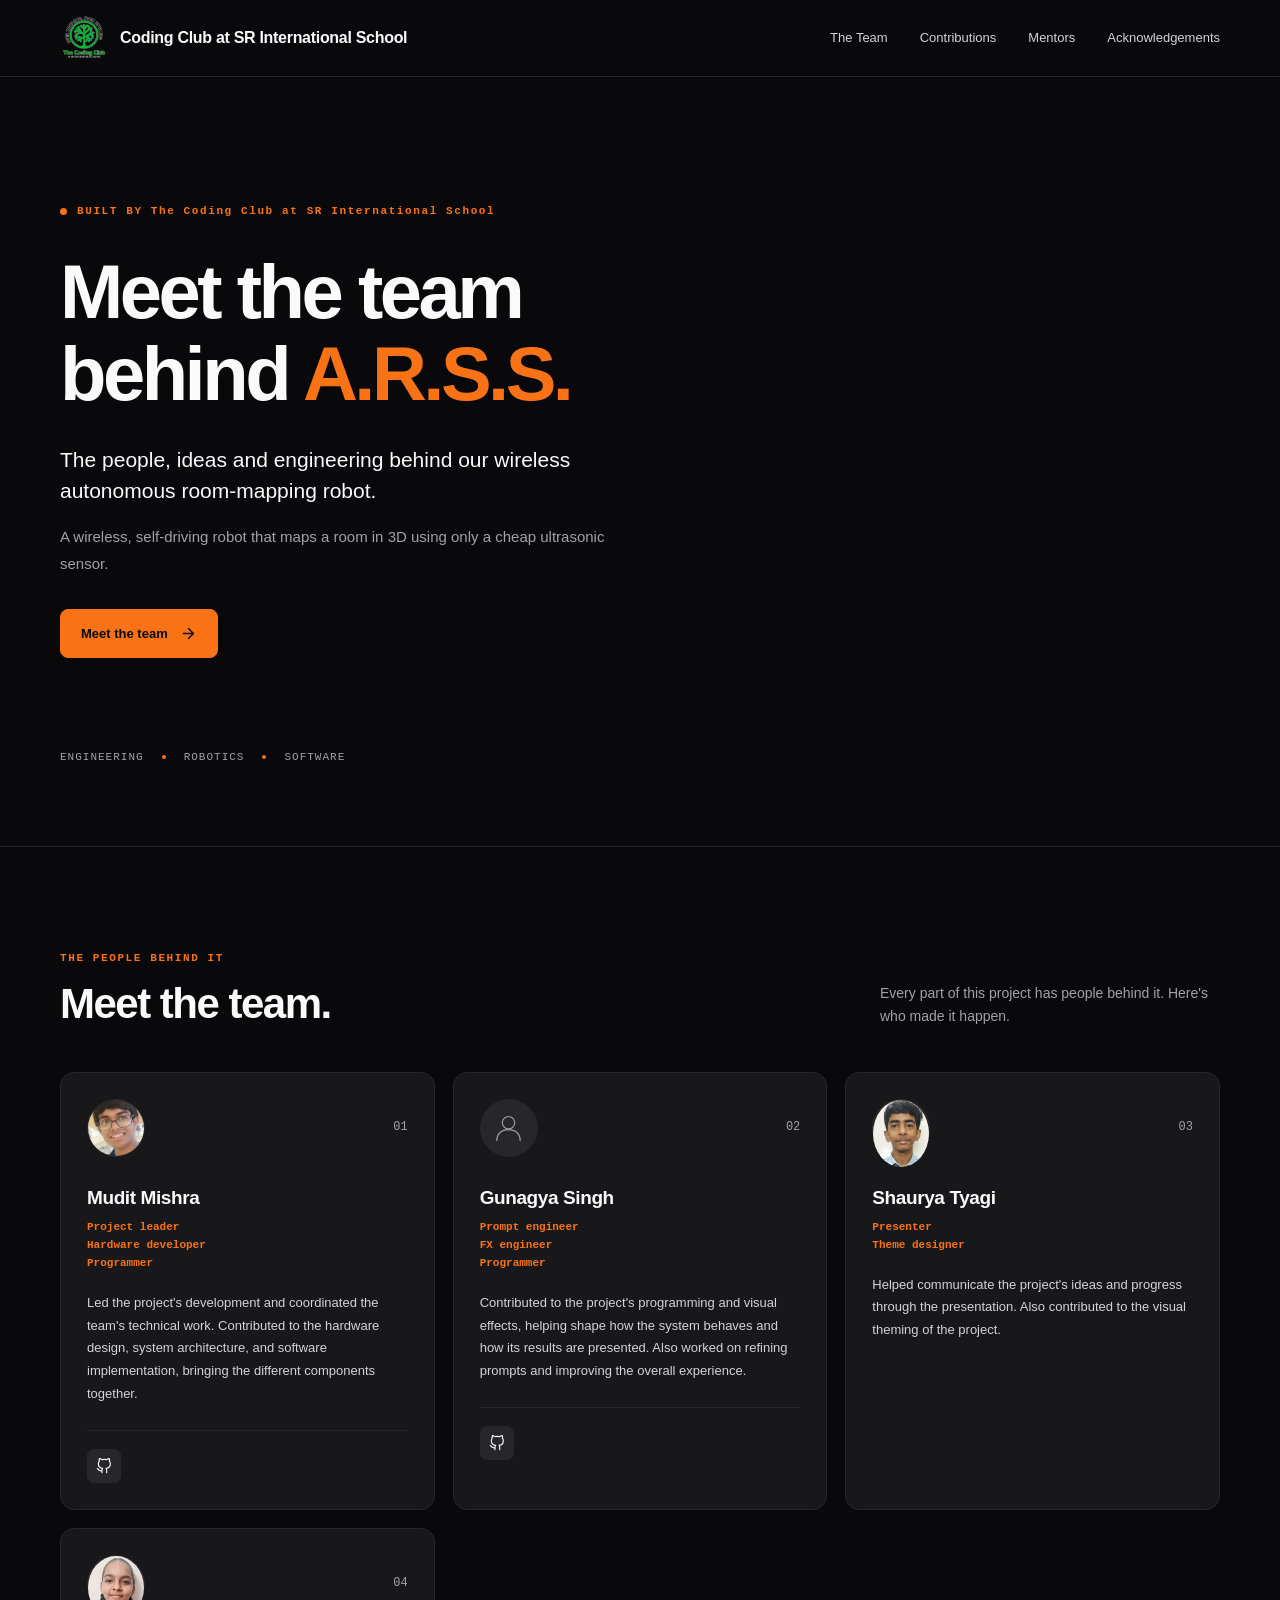
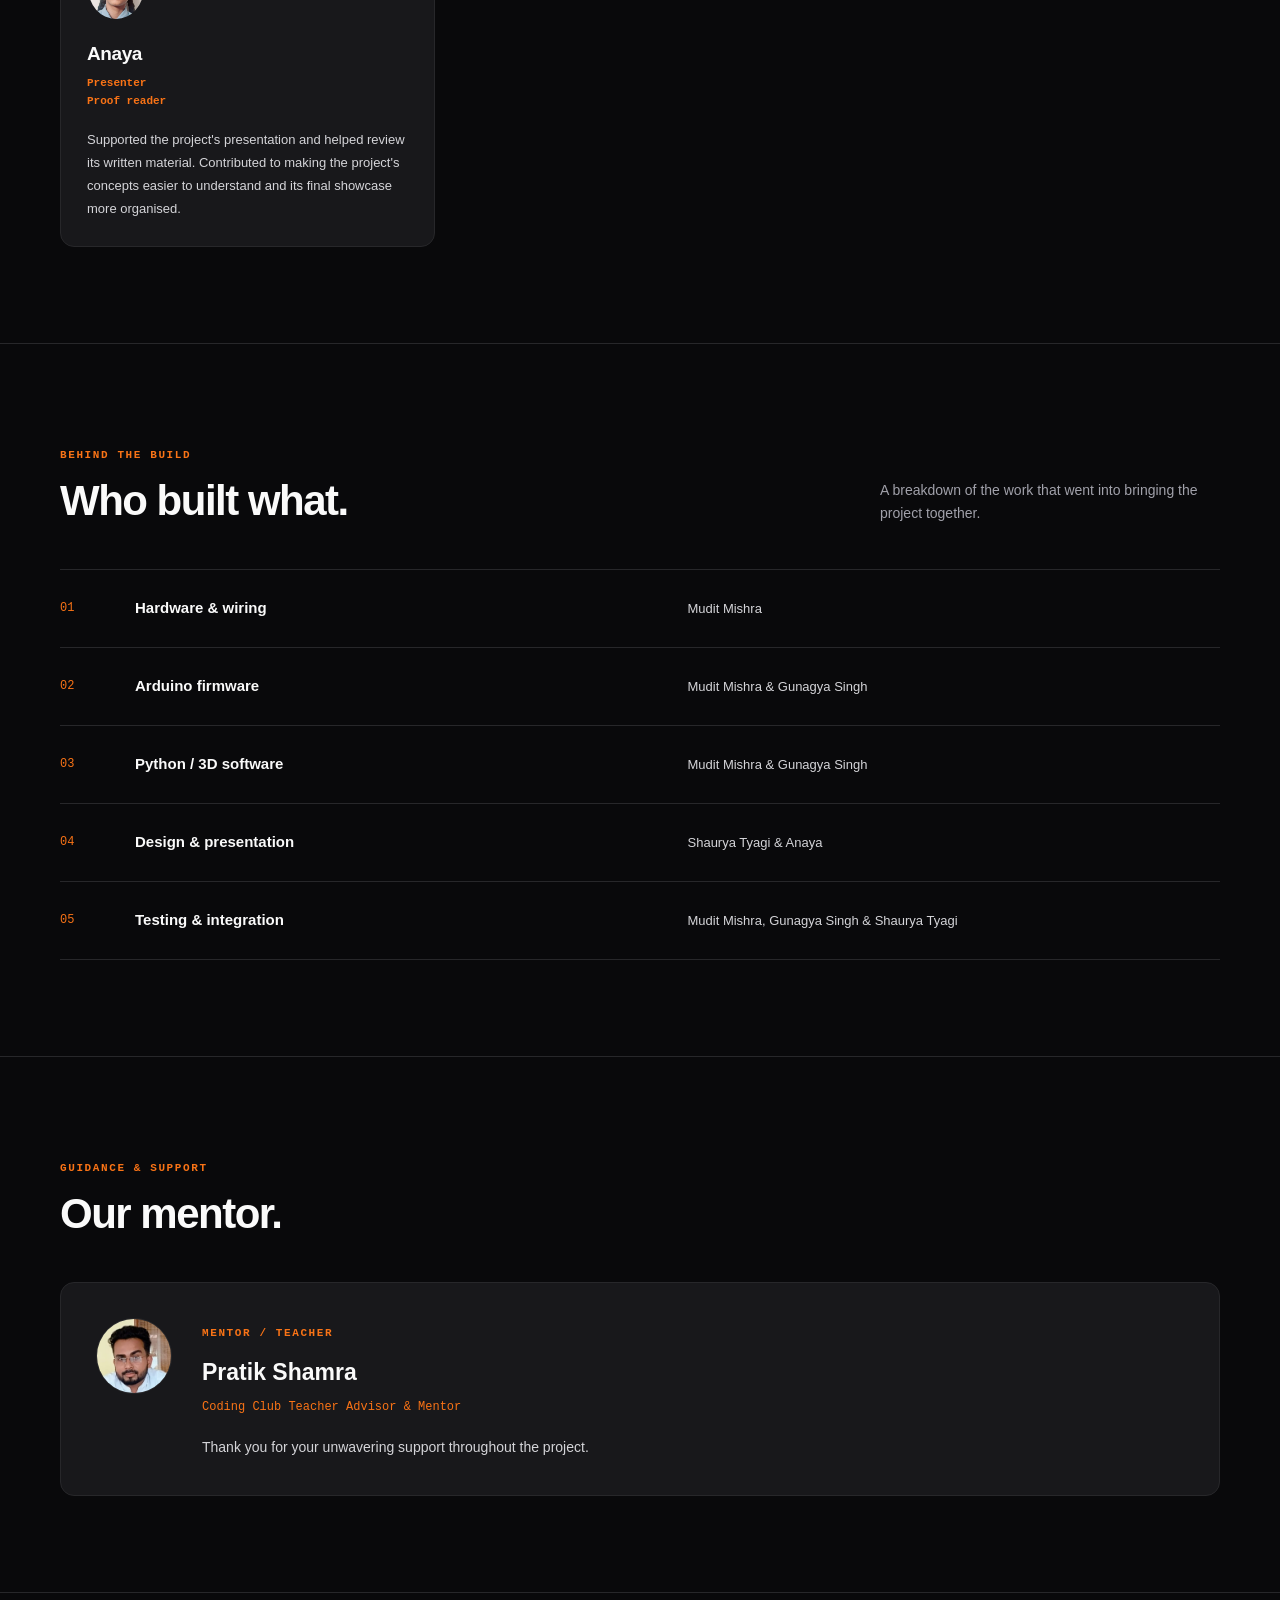
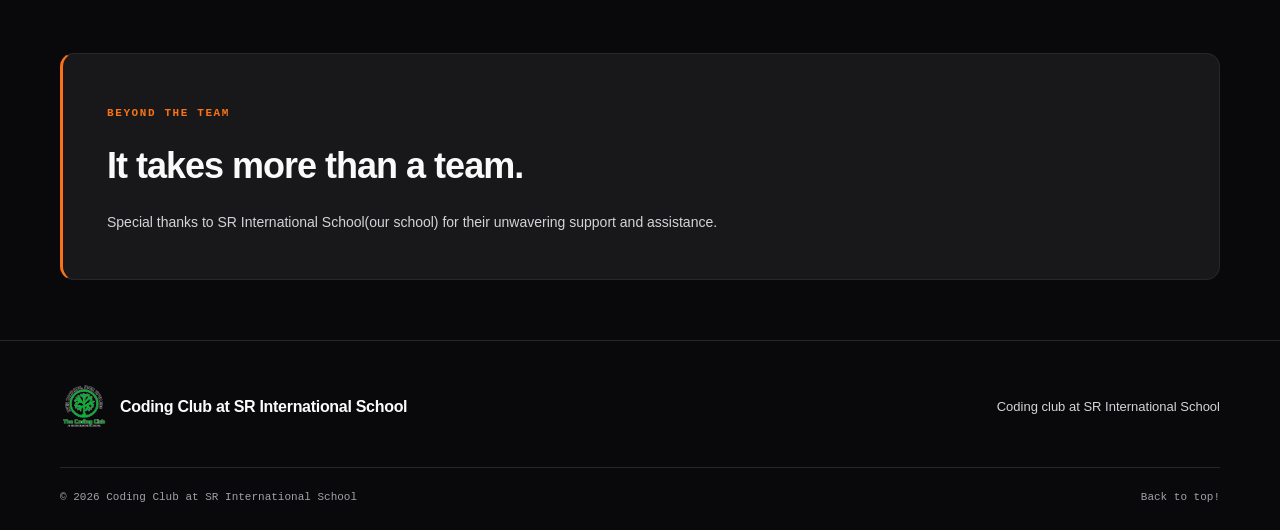
==== commit 8ca6a02f: "add: member photos" ====
--- a/src/website/TBR/index.html
+++ b/src/website/TBR/index.html
@@ -183,10 +183,7 @@
                     <article class="member-card reveal">
                         <div class="member-card__top">
                             <div class="avatar" aria-hidden="true">
-                                <svg viewBox="0 0 48 48">
-                                    <circle cx="24" cy="17" r="9"/>
-                                    <path d="M7 43c0-10 7-16 17-16s17 6 17 16"/>
-                                </svg>
+                                <img src="./assets/shaurya.png">
                             </div>
                             <span class="member-card__number">03</span>
                         </div>
@@ -205,10 +202,7 @@
                     <article class="member-card reveal">
                         <div class="member-card__top">
                             <div class="avatar" aria-hidden="true">
-                                <svg viewBox="0 0 48 48">
-                                    <circle cx="24" cy="17" r="9"/>
-                                    <path d="M7 43c0-10 7-16 17-16s17 6 17 16"/>
-                                </svg>
+                                <img src="./assets/anaya.png">
                             </div>
                             <span class="member-card__number">04</span>
                         </div>
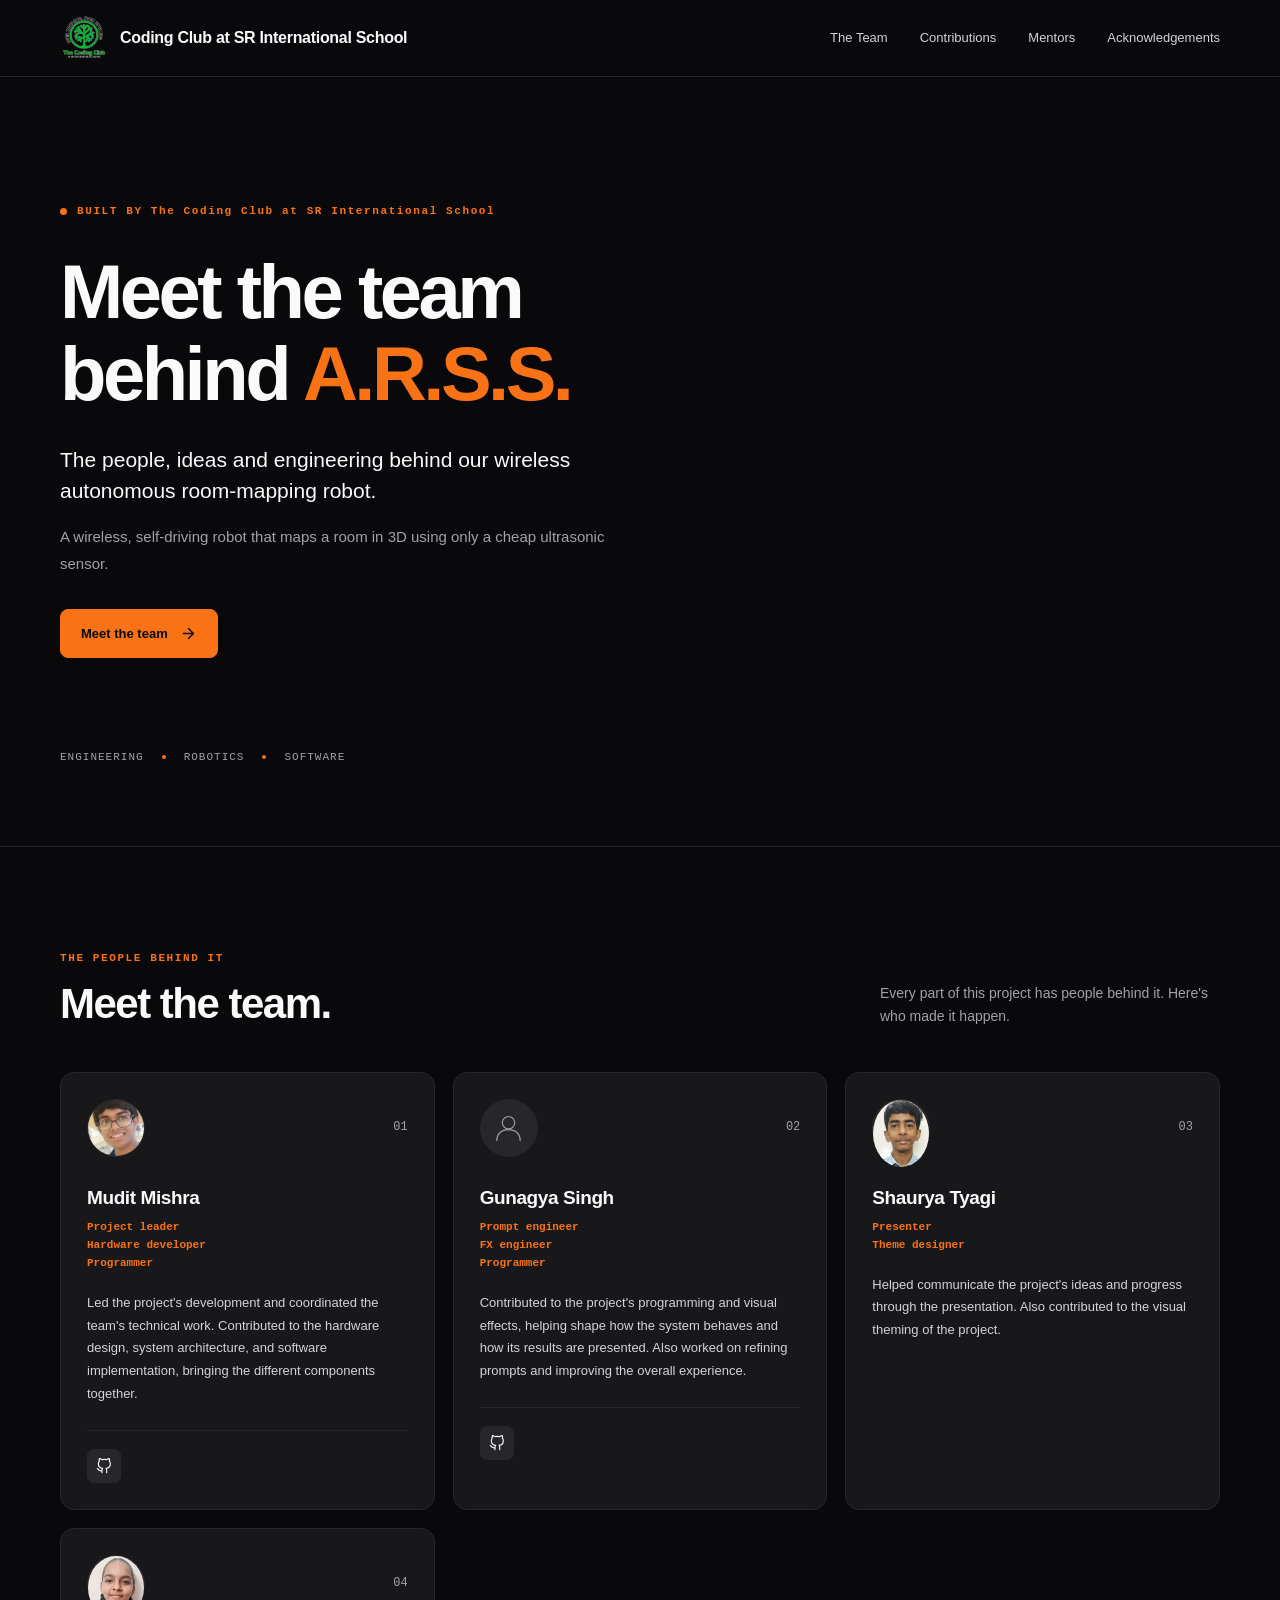
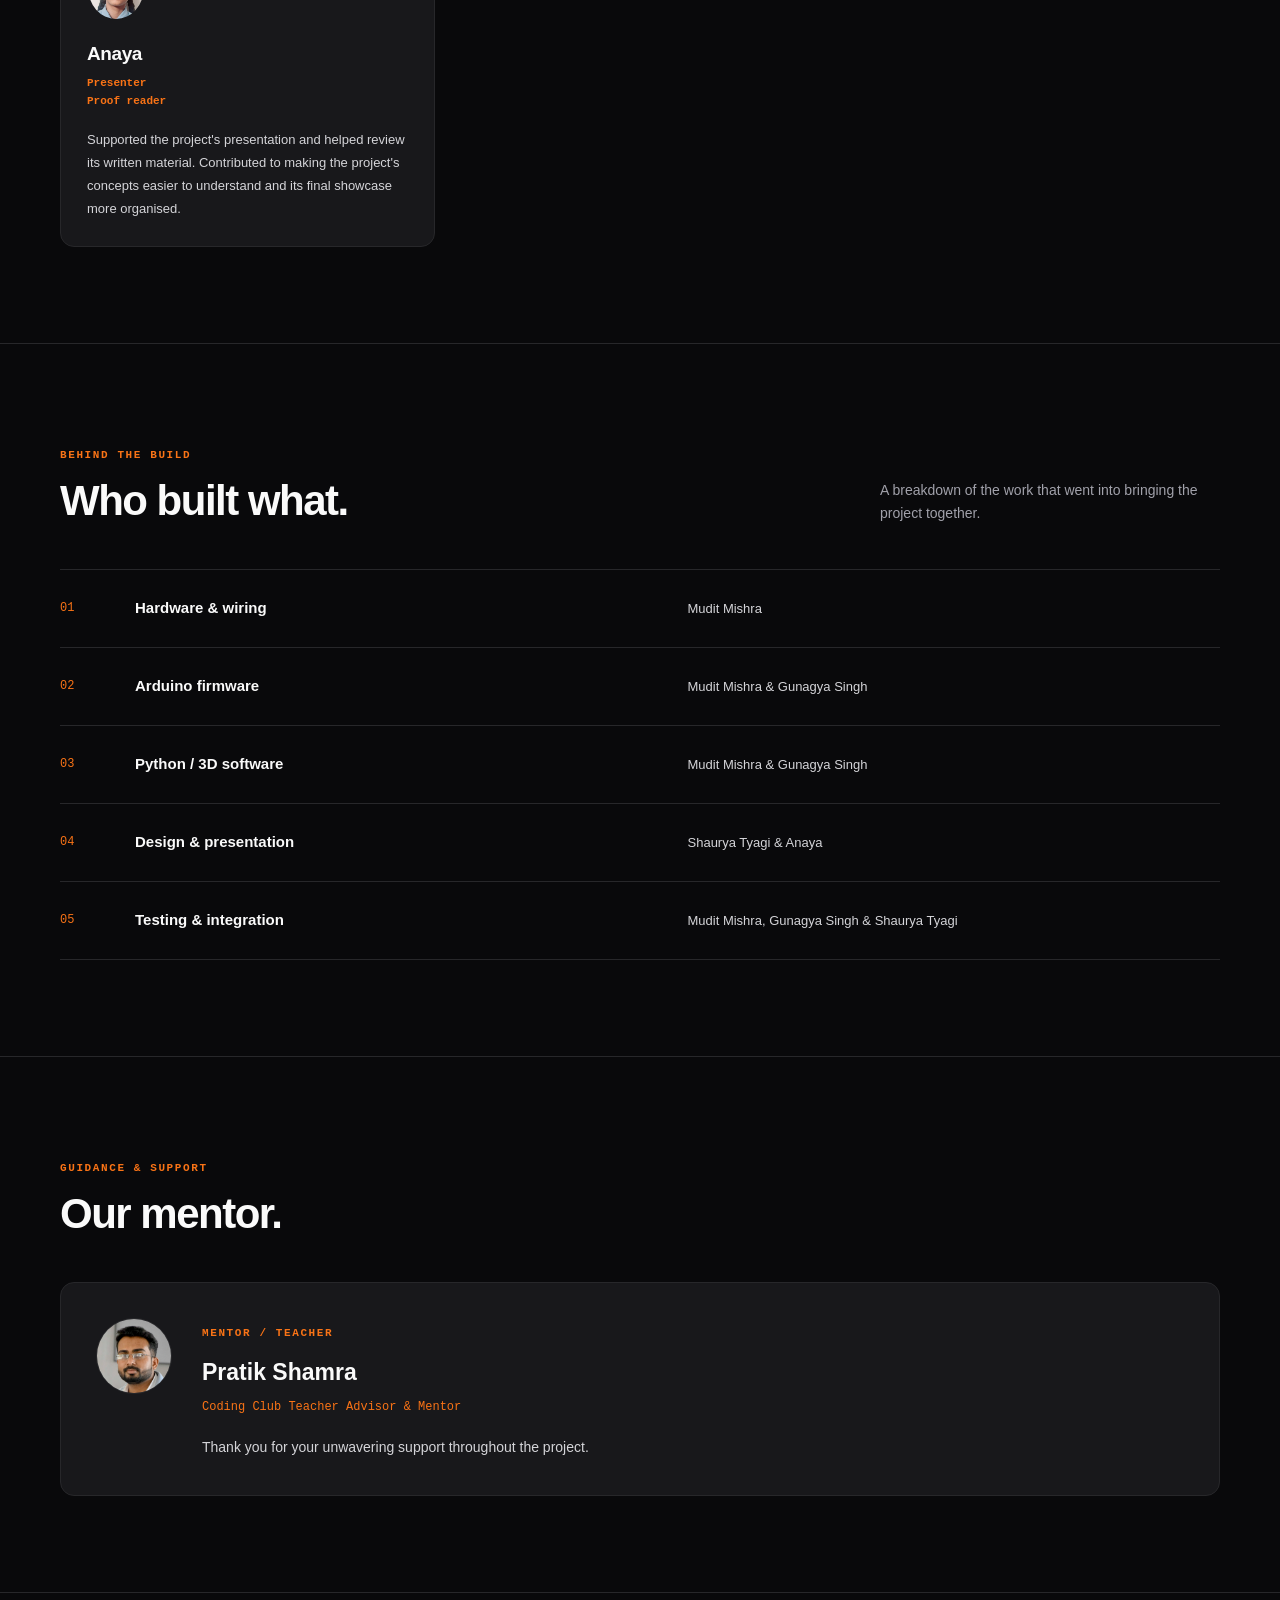
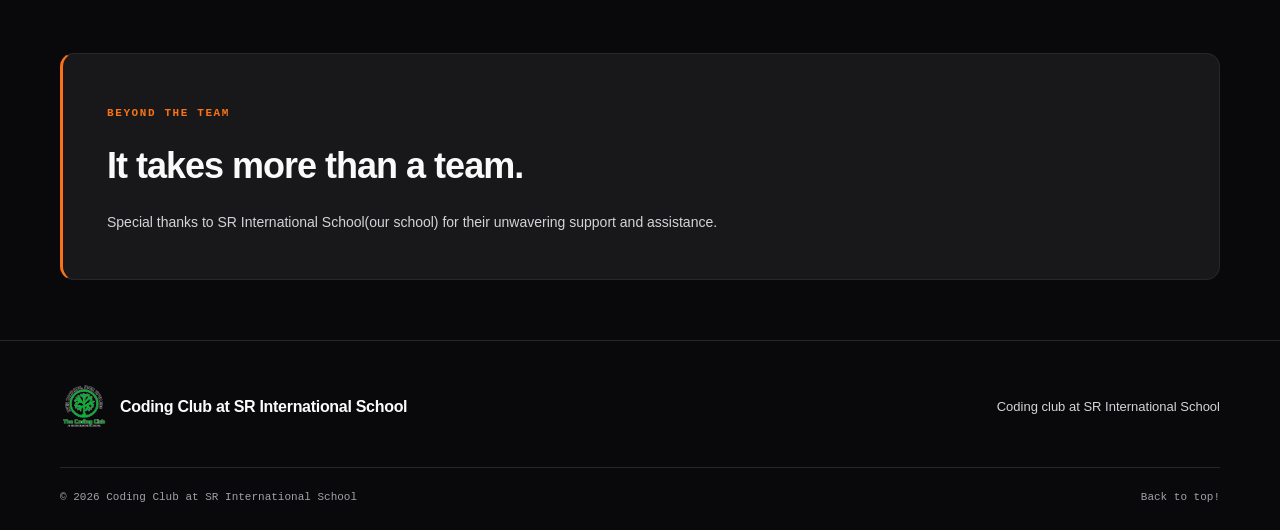
==== commit 99842206: "change asset url to pass cache" ====
--- a/src/website/TBR/index.html
+++ b/src/website/TBR/index.html
@@ -291,7 +291,7 @@
                 <article class="mentor-card reveal">
 
                     <div class="mentor-card__icon" aria-hidden="true">
-                        <img src="./assets/pratik_sir.png">
+                        <img src="./assets/pratik_sir.png?ver=2">
                     </div>
 
                     <div class="mentor-card__content">
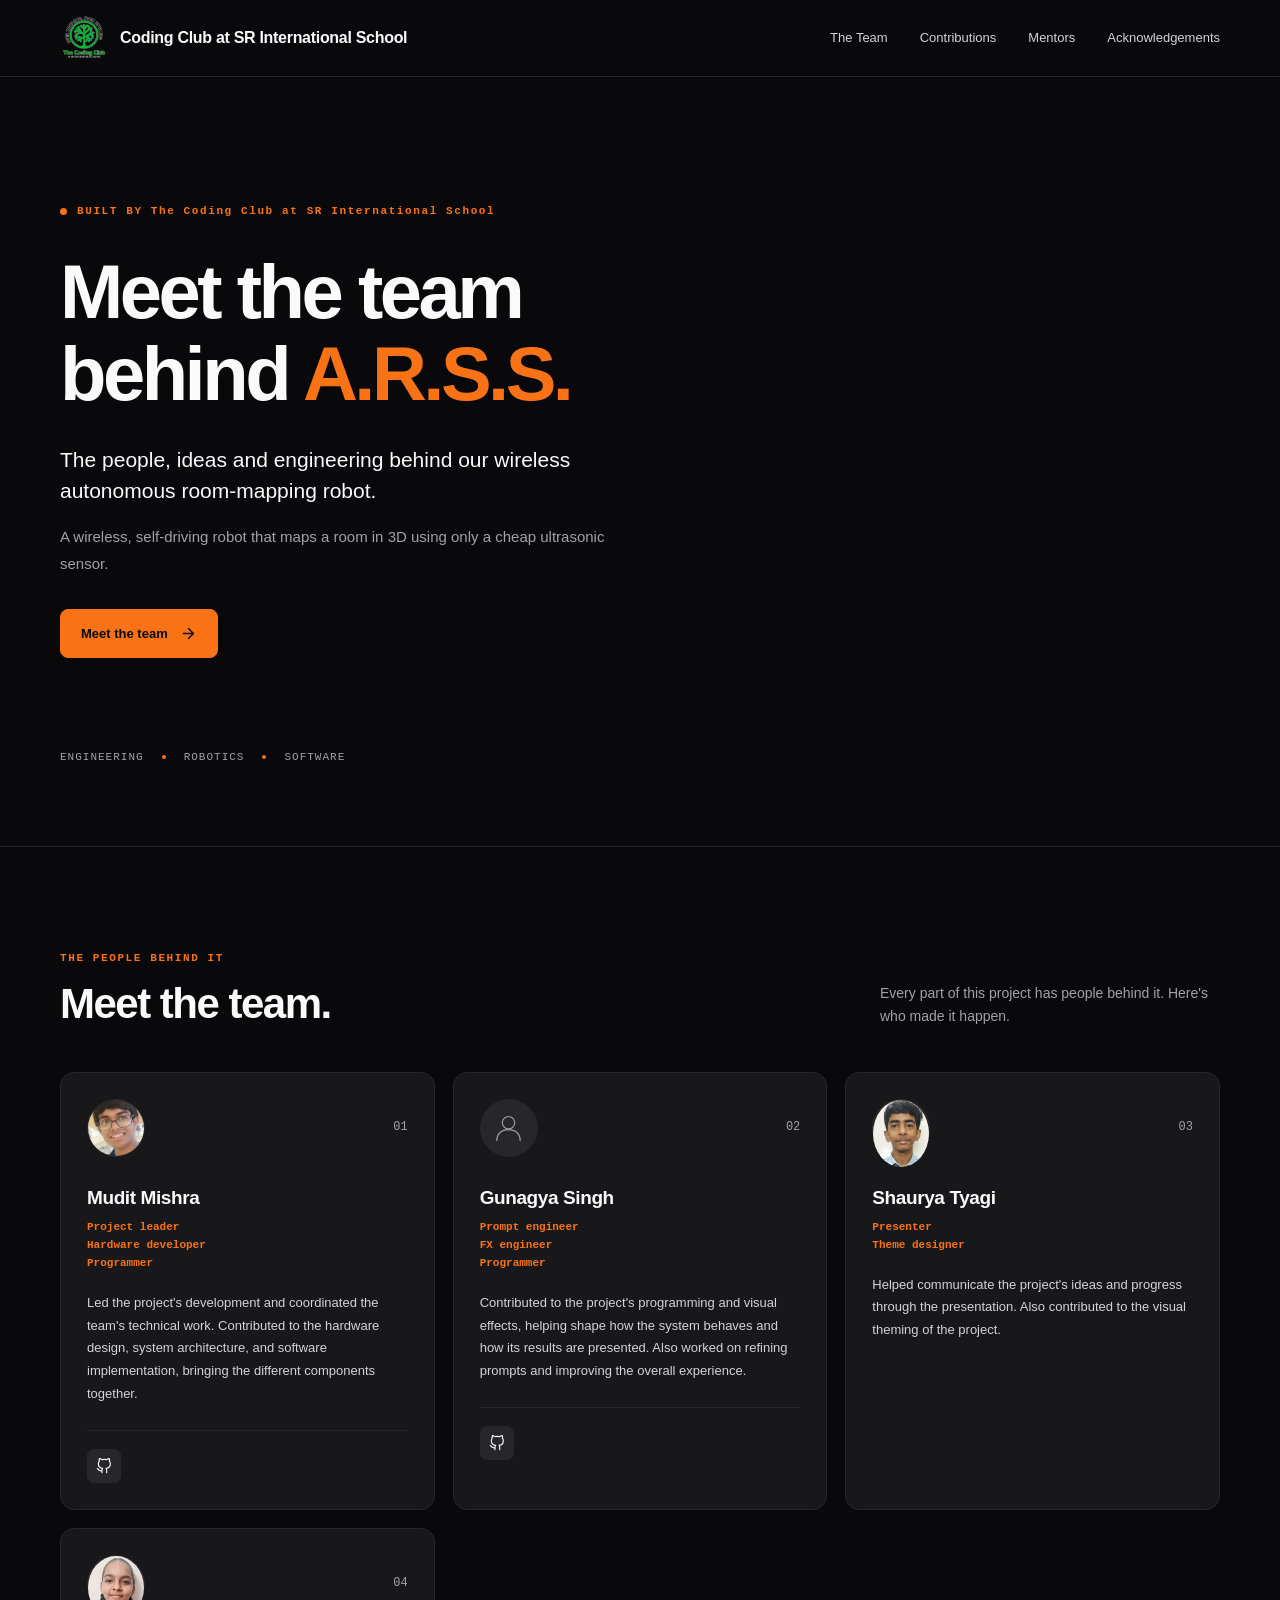
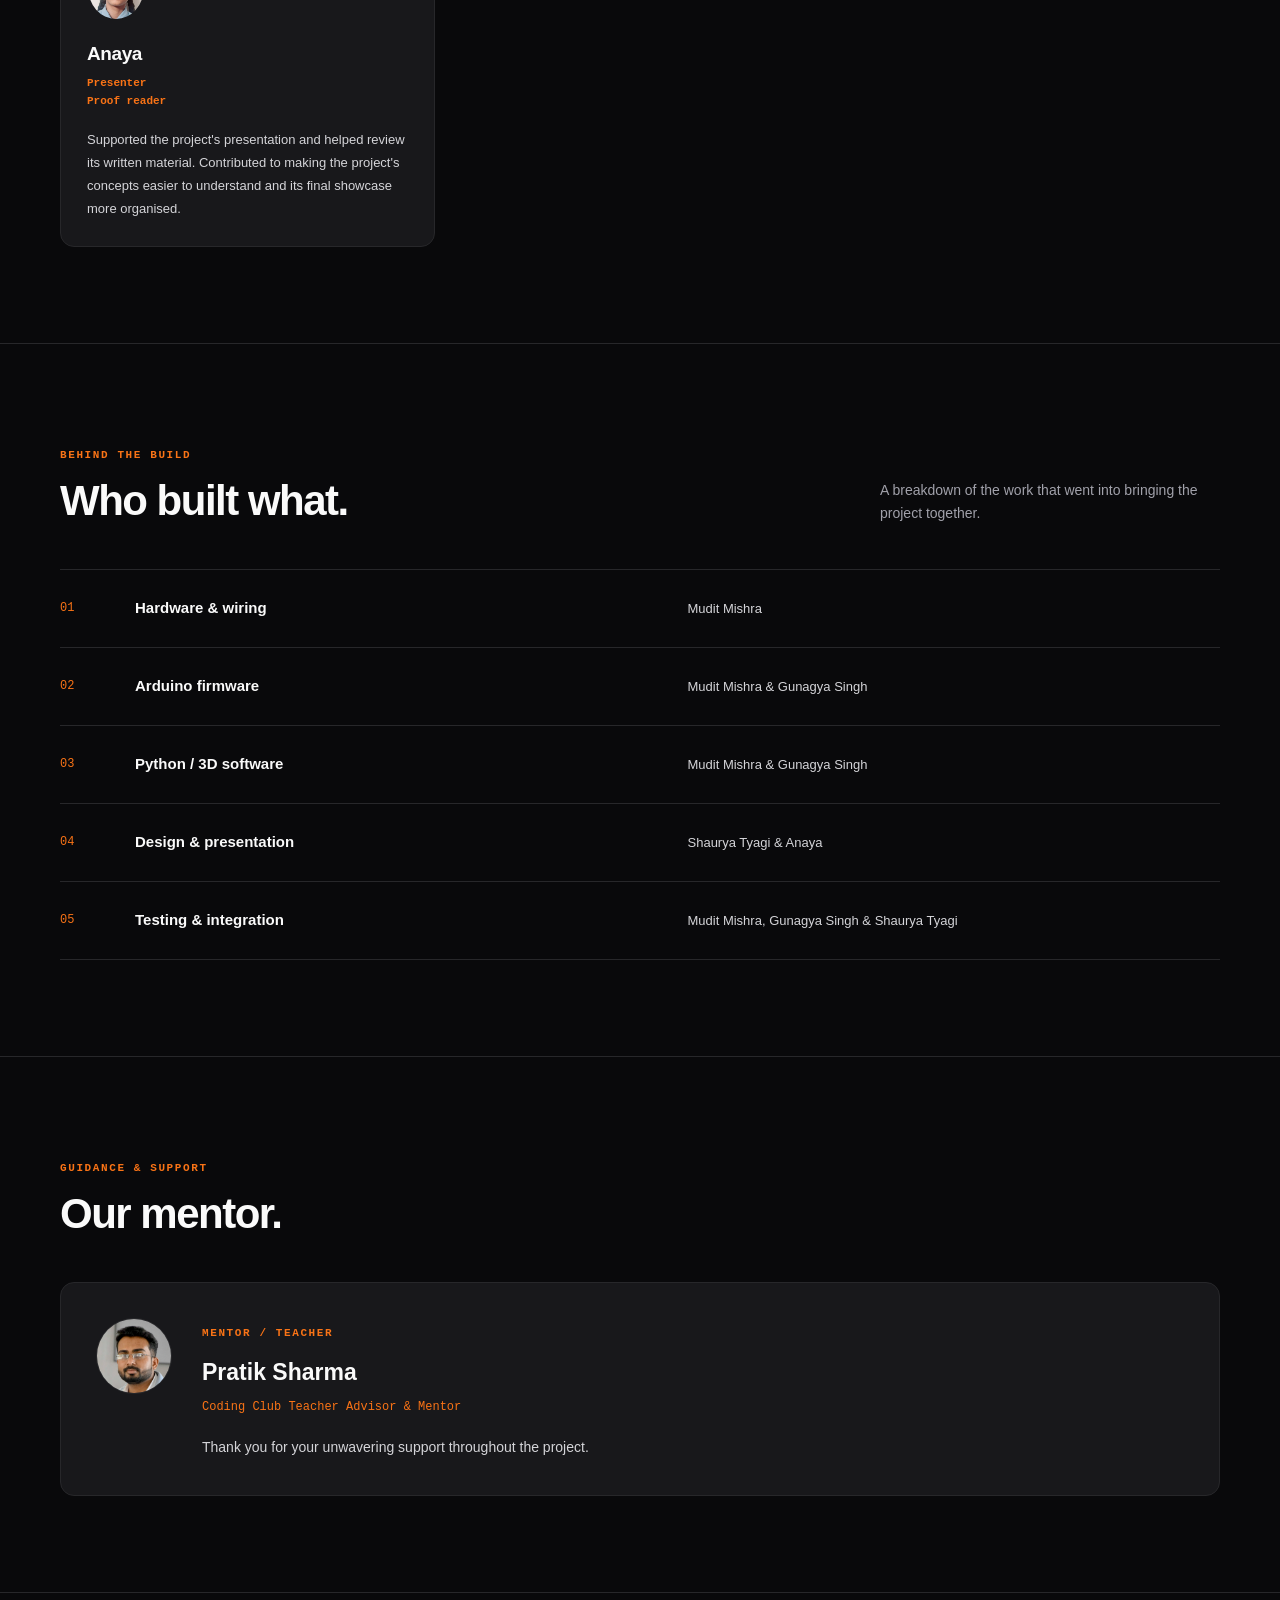
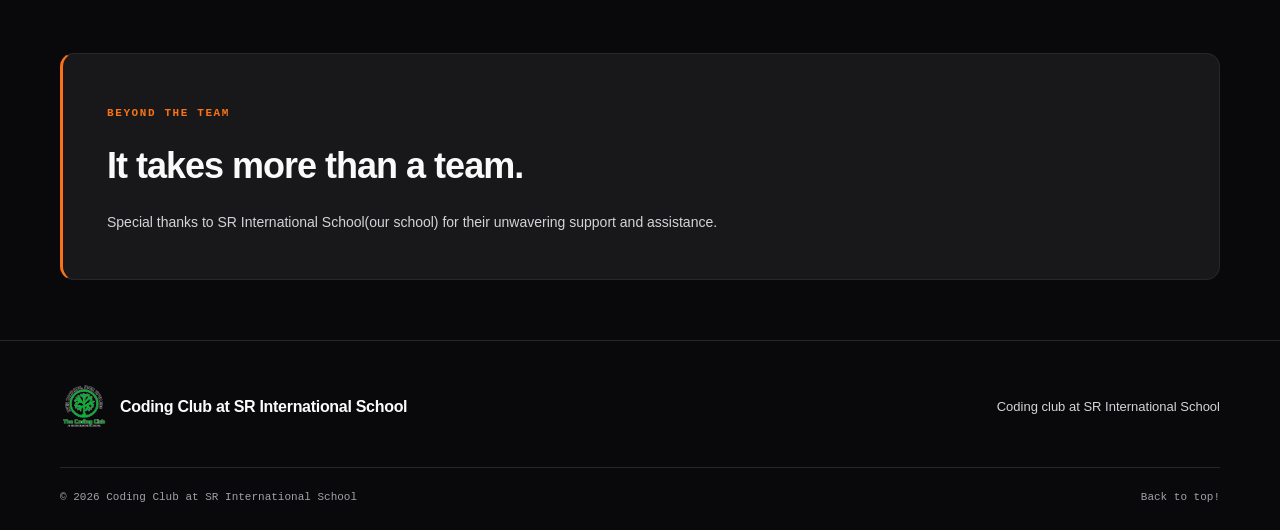
==== commit 343b3700: "fix: typo" ====
--- a/src/website/TBR/index.html
+++ b/src/website/TBR/index.html
@@ -296,7 +296,7 @@
 
                     <div class="mentor-card__content">
                         <span class="eyebrow">MENTOR / TEACHER</span>
-                        <h3>Pratik Shamra</h3>
+                        <h3>Pratik Sharma</h3>
                         <span class="mentor-card__title">Coding Club Teacher Advisor & Mentor</span>
 
                         <p>
